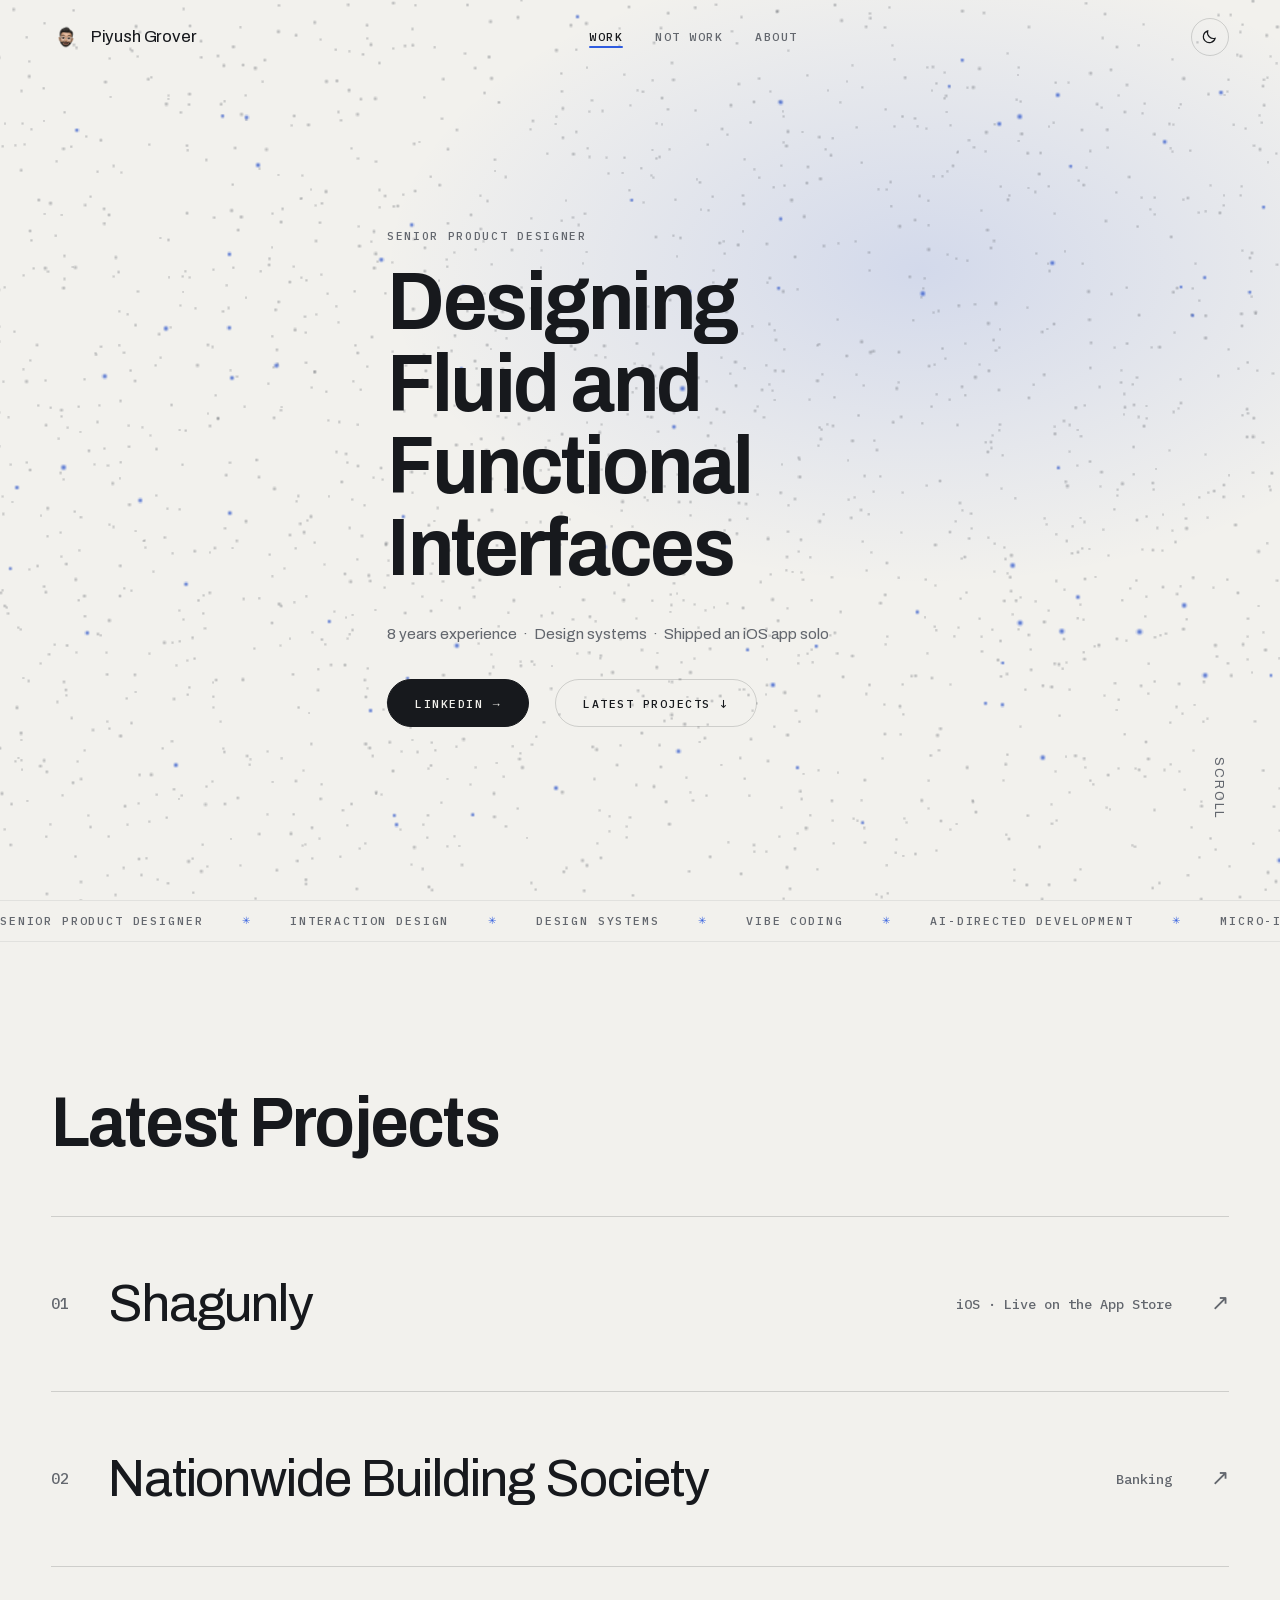
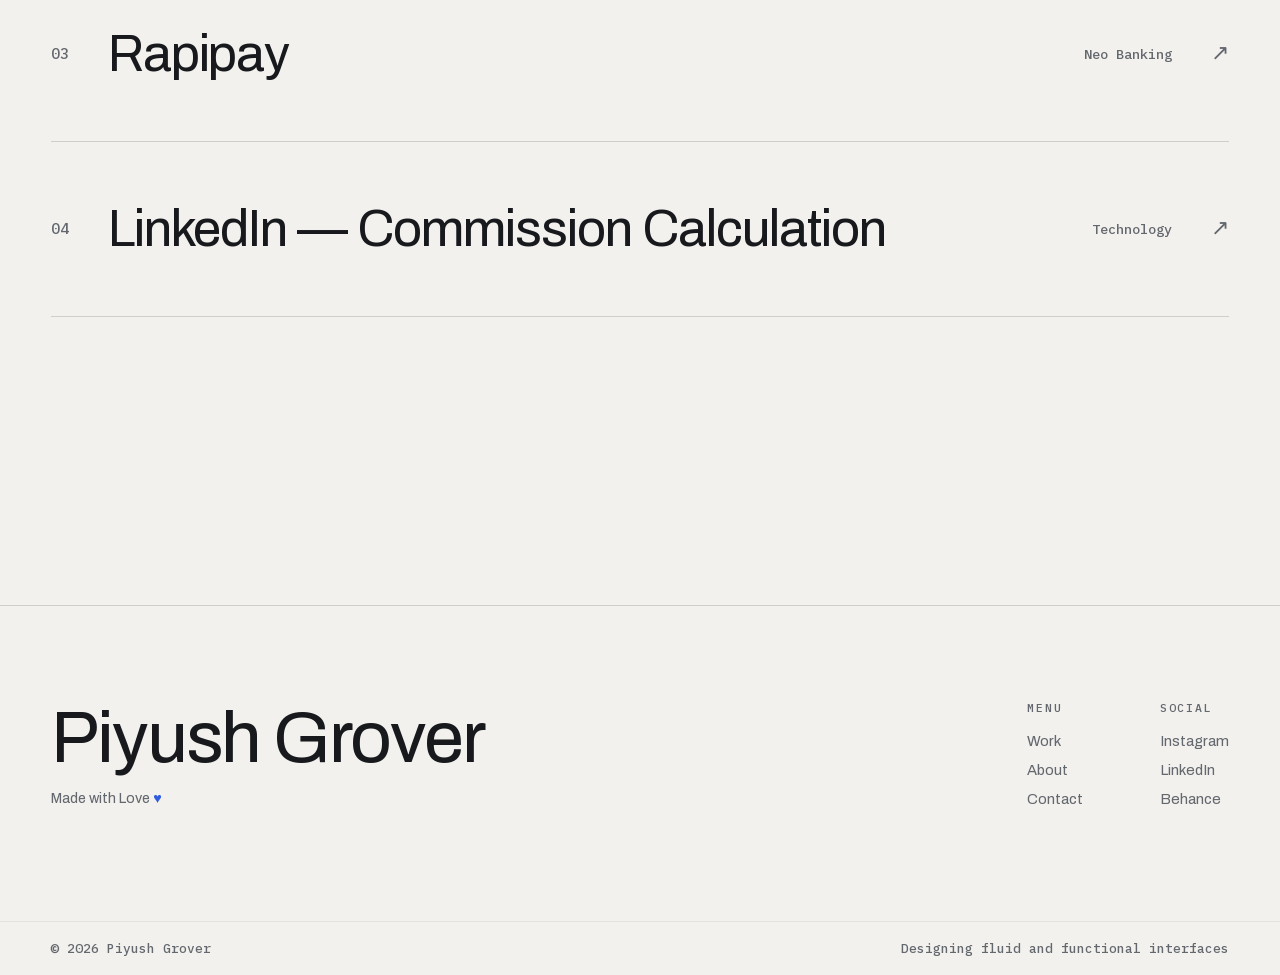
==== index.html @ 4548f119 "Content: correct stale status claims, retune hero stat - nbs-auth: "2+ Years (Ongoing)" -> "2+ years" ====
<!DOCTYPE html>
<html lang="en" class="no-js" data-theme="dark">
<head>
  <meta charset="utf-8">
  <meta name="viewport" content="width=device-width, initial-scale=1">
  <title>Piyush Grover — Senior Product Designer</title>
  <meta name="description" content="Piyush Grover — Senior Product Designer. Designing fluid and functional digital products. 8 years across banking, fintech and enterprise platforms.">
  <link rel="canonical" href="https://piyushgrover.com/">
  <meta name="author" content="Piyush Grover">
  <meta name="theme-color" content="#0b0c0e" media="(prefers-color-scheme: dark)">
  <meta name="theme-color" content="#f2f1ed" media="(prefers-color-scheme: light)">
  <meta property="og:type" content="website">
  <meta property="og:site_name" content="Piyush Grover">
  <meta property="og:locale" content="en_GB">
  <meta property="og:url" content="https://piyushgrover.com/">
  <meta property="og:title" content="Piyush Grover — Senior Product Designer">
  <meta property="og:description" content="Piyush Grover — Senior Product Designer. Designing fluid and functional digital products. 8 years across banking, fintech and enterprise platforms.">
  <meta property="og:image" content="https://piyushgrover.com/img/og/og-default.jpg">
  <meta property="og:image:width" content="1200">
  <meta property="og:image:height" content="630">
  <meta property="og:image:alt" content="Piyush Grover — Senior Product Designer">
  <meta name="twitter:card" content="summary_large_image">
  <meta name="twitter:title" content="Piyush Grover — Senior Product Designer">
  <meta name="twitter:description" content="Piyush Grover — Senior Product Designer. Designing fluid and functional digital products. 8 years across banking, fintech and enterprise platforms.">
  <meta name="twitter:image" content="https://piyushgrover.com/img/og/og-default.jpg">
  <link rel="icon" href="img/shared/Memoji1.png">
  <link rel="preload" href="fonts/Archivo-var.woff2" as="font" type="font/woff2" crossorigin>
  <link rel="preload" href="fonts/PlexMono-500.woff2" as="font" type="font/woff2" crossorigin>
  <script type="application/ld+json">
{
    "@context": "https://schema.org",
    "@graph": [
      {
        "@type": "Person",
        "@id": "https://piyushgrover.com/#piyush",
        "name": "Piyush Grover",
        "alternateName": "Piyush Grover — Product Designer",
        "jobTitle": "Senior Product Designer",
        "description": "Senior Product Designer with 8 years of experience across banking, fintech and enterprise product.",
        "url": "https://piyushgrover.com/",
        "image": "https://piyushgrover.com/img/about/IMG_5889_HEIC.jpg",
        "email": "mailto:piyushggrover@gmail.com",
        "knowsAbout": [
          "Product Design",
          "Interaction Design",
          "User Experience Design",
          "Design Systems",
          "Mobile Banking",
          "Fintech",
          "Enterprise Software",
          "iOS App Design"
        ],
        "sameAs": [
          "https://www.linkedin.com/in/piyushgroverdzn/",
          "https://www.instagram.com/piyushgrover_/",
          "https://www.behance.net/piyushgrover"
        ]
      },
      {
        "@type": "WebSite",
        "@id": "https://piyushgrover.com/#website",
        "url": "https://piyushgrover.com/",
        "name": "Piyush Grover — Senior Product Designer",
        "inLanguage": "en-GB",
        "publisher": {
          "@id": "https://piyushgrover.com/#piyush"
        }
      }
    ]
  }
  </script>
  <link rel="stylesheet" href="css/main.css">
  <script>
    (function () {
      var t; try { t = localStorage.getItem('theme'); } catch (e) {}
      if (!t) t = matchMedia('(prefers-color-scheme: light)').matches ? 'light' : 'dark';
      document.documentElement.setAttribute('data-theme', t);
      document.documentElement.classList.remove('no-js');
    })();
  </script>
</head>
<body>
  <a class="skip-link" href="#main">Skip to content</a>
  <div class="preloader" aria-hidden="true">
    <h2 class="pre-name">Piyush<br>Grover</h2>
    <span class="pre-count">0%</span>
  </div>
  <div class="page-curtain"></div>

  <header class="site-head">
    <a class="brand" href="index.html"><img src="img/shared/Memoji1.png" alt="" width="30" height="30">Piyush Grover</a>
    <nav class="nav-links" aria-label="Primary">
      <a href="index.html" aria-current="page">Work</a>
      <a href="playground.html">Not Work</a>
      <a href="about.html">About</a>
    </nav>
    <div class="head-actions">
      <button class="theme-toggle" aria-label="Toggle light/dark theme">
        <svg class="icon-sun" viewBox="0 0 24 24" aria-hidden="true"><circle cx="12" cy="12" r="4.5"/><path d="M12 2v2.5M12 19.5V22M2 12h2.5M19.5 12H22M4.5 4.5l1.8 1.8M17.7 17.7l1.8 1.8M19.5 4.5l-1.8 1.8M6.3 17.7l-1.8 1.8"/></svg>
        <svg class="icon-moon" viewBox="0 0 24 24" aria-hidden="true"><path d="M20 14.5A8.5 8.5 0 0 1 9.5 4a8.5 8.5 0 1 0 10.5 10.5Z"/></svg>
      </button>
      <button class="menu-btn" aria-label="Menu" aria-expanded="false"><span></span></button>
    </div>
  </header>
  <nav class="menu-overlay" aria-label="Mobile">
    <a class="menu-link" href="index.html">Work <small>01</small></a>
    <a class="menu-link" href="playground.html">Not Work <small>02</small></a>
    <a class="menu-link" href="about.html">About <small>03</small></a>
    <div class="menu-socials">
      <a href="https://www.instagram.com/piyushgrover_/" target="_blank" rel="noopener">Instagram</a>
      <a href="https://www.linkedin.com/in/piyushgroverdzn/" target="_blank" rel="noopener">LinkedIn</a>
      <a href="https://www.behance.net/piyushgrover" target="_blank" rel="noopener">Behance</a>
    </div>
  </nav>

  <main id="main" tabindex="-1">
    <!-- Hero -->
    <section class="hero">
      <div class="hero-fallback" aria-hidden="true"></div>
      <canvas id="hero-canvas" aria-hidden="true"></canvas>
      <div class="wrap">
        <p class="eyebrow hero-eyebrow">Senior Product Designer</p>
        <h1 class="display-xl">Designing Fluid and Functional Interfaces</h1>
        <p class="muted" style="font-size:0.95rem;">8 years experience&nbsp;&nbsp;·&nbsp;&nbsp;Design systems&nbsp;&nbsp;·&nbsp;&nbsp;Shipped an iOS app solo</p>
        <div class="hero-cta-row">
          <a class="btn btn-solid" href="https://www.linkedin.com/in/piyushgroverdzn/" target="_blank" rel="noopener">LinkedIn <span class="arr">→</span></a>
          <a class="btn btn-ghost" href="#projects">Latest projects <span class="arr">↓</span></a>
        </div>
      </div>
      <span class="scroll-hint" aria-hidden="true">Scroll</span>
    </section>

    <!-- Marquee -->
    <div class="marquee" aria-hidden="true">
      <div class="marquee-track">
        <span>Senior Product Designer</span><span>Interaction Design</span><span>Design Systems</span><span>Vibe Coding</span><span>AI-Directed Development</span><span>Micro-interactions</span>
        <span>Senior Product Designer</span><span>Interaction Design</span><span>Design Systems</span><span>Vibe Coding</span><span>AI-Directed Development</span><span>Micro-interactions</span>
      </div>
    </div>

    <!-- Latest projects -->
    <section class="section" id="projects">
      <div class="wrap">
        <div class="section-head" data-reveal>
          <h2 class="display-lg">Latest Projects</h2>
        </div>
        <div class="project-list">
          <a class="project-row" href="shagunly.html" data-preview="shagunly" data-cursor="view" data-reveal>
            <span class="num">01</span>
            <span class="p-title">Shagunly</span>
            <span class="p-tag">iOS · Live on the App Store</span>
            <span class="p-arrow">↗</span>
          </a>
          <a class="project-row" href="nbs.html" data-preview="nbs" data-cursor="view" data-reveal>
            <span class="num">02</span>
            <span class="p-title">Nationwide Building Society</span>
            <span class="p-tag">Banking</span>
            <span class="p-arrow">↗</span>
          </a>
          <a class="project-row" href="rapipay.html" data-preview="rapipay" data-cursor="view" data-reveal>
            <span class="num">03</span>
            <span class="p-title">Rapipay</span>
            <span class="p-tag">Neo Banking</span>
            <span class="p-arrow">↗</span>
          </a>
          <a class="project-row" href="linkedin-commission.html" data-preview="linkedin" data-cursor="view" data-reveal>
            <span class="num">04</span>
            <span class="p-title">LinkedIn — Commission Calculation</span>
            <span class="p-tag">Technology</span>
            <span class="p-arrow">↗</span>
          </a>
        </div>
      </div>
      <div class="project-preview" aria-hidden="true">
        <img data-key="shagunly" src="img/shagunly/shagunly-cover.webp" width="1200" height="900" alt="" loading="lazy">
        <img data-key="nbs" src="img/nbs/NBS-Cover.webp" width="1600" height="600" alt="" loading="lazy">
        <img data-key="rapipay" src="img/home/Group-885-(1)_edited.webp" width="1368" height="704" alt="" loading="lazy">
        <img data-key="linkedin" src="img/home/Cover-image.webp" width="1188" height="594" alt="" loading="lazy">
      </div>
    </section>
  </main>

  <footer class="site-foot">
    <div class="wrap foot-top">
      <div data-reveal>
        <div class="foot-name">Piyush Grover</div>
        <p class="foot-made">Made with Love <span class="heart" aria-hidden="true">&#9829;</span></p>
      </div>
      <div class="foot-cols" data-reveal>
        <div>
          <h2 class="foot-col-title">Menu</h2>
          <ul>
            <li><a href="index.html">Work</a></li>
            <li><a href="about.html">About</a></li>
            <li><a href="mailto:piyushggrover@gmail.com">Contact</a></li>
          </ul>
        </div>
        <div>
          <h2 class="foot-col-title">Social</h2>
          <ul>
            <li><a href="https://www.instagram.com/piyushgrover_/" target="_blank" rel="noopener">Instagram</a></li>
            <li><a href="https://www.linkedin.com/in/piyushgroverdzn/" target="_blank" rel="noopener">LinkedIn</a></li>
            <li><a href="https://www.behance.net/piyushgrover" target="_blank" rel="noopener">Behance</a></li>
          </ul>
        </div>
      </div>
    </div>
    <div class="wrap foot-bottom">
      <span>© <span data-year></span> Piyush Grover</span>
      <span>Designing fluid and functional interfaces</span>
    </div>
  </footer>

  <script src="vendor/gsap.min.js"></script>
  <script src="vendor/ScrollTrigger.min.js"></script>
  <script src="js/main.js"></script>
  <script src="js/interactions.js"></script>
  <script src="js/eggs.js"></script>
  <script type="importmap">{ "imports": { "three": "./vendor/three.module.min.js" } }</script>
  <script type="module" src="js/hero.js"></script>
</body>
</html>
---- css/main.css ----
/* ============================================================
   piyushgrover.com — main stylesheet
   Static rebuild: dark-first theme, restrained fintech palette.
   ============================================================ */

/* ---------- Fonts (self-hosted) ---------- */
@font-face {
  font-family: 'Archivo VF';
  src: url('../fonts/Archivo-var.woff2') format('woff2-variations');
  font-weight: 100 900;
  font-stretch: 62% 125%;
  font-display: swap;
}
@font-face {
  font-family: 'Plex Mono';
  src: url('../fonts/PlexMono-400.woff2') format('woff2');
  font-weight: 400;
  font-display: swap;
}
@font-face {
  font-family: 'Plex Mono';
  src: url('../fonts/PlexMono-500.woff2') format('woff2');
  font-weight: 500;
  font-display: swap;
}

/* ---------- Theme tokens ---------- */
:root {
  --font-display: 'Archivo VF', 'Helvetica Neue', sans-serif;
  --font-body: 'Archivo VF', 'Helvetica Neue', sans-serif;
  --font-mono: 'Plex Mono', 'SF Mono', Menlo, monospace;

  --bg: #0b0c0e;
  --bg-elev: #121418;
  --text: #e9e7e2;
  --text-muted: #91959d;
  --line: rgba(233, 231, 226, 0.14);
  --line-soft: rgba(233, 231, 226, 0.07);
  --accent: #6c92ff;
  --accent-ink: #0b0c0e;
  --card: #15171c;
  --scrim: rgba(11, 12, 14, 0.72);

  --space-1: 0.5rem;
  --space-2: 1rem;
  --space-3: 2rem;
  --space-4: 3.5rem;
  --space-5: 6rem;
  --space-6: 9rem;

  --w-max: 1320px;
  --pad-x: clamp(1.25rem, 4vw, 3.5rem);
  --radius: 14px;

  --ease-out: cubic-bezier(0.22, 1, 0.36, 1);
  color-scheme: dark;
}

html[data-theme='light'] {
  --bg: #f2f1ed;
  --bg-elev: #ffffff;
  --text: #17191d;
  --text-muted: #63676e;
  --line: rgba(23, 25, 29, 0.16);
  --line-soft: rgba(23, 25, 29, 0.07);
  --accent: #2f5ce0;
  --accent-ink: #ffffff;
  --card: #ffffff;
  --scrim: rgba(242, 241, 237, 0.78);
  color-scheme: light;
}

/* ---------- Reset / base ---------- */
*, *::before, *::after { box-sizing: border-box; }
html { scroll-behavior: smooth; }
body {
  margin: 0;
  background: var(--bg);
  color: var(--text);
  font-family: var(--font-body);
  font-variation-settings: 'wght' 420, 'wdth' 100;
  font-size: 1rem;
  line-height: 1.65;
  -webkit-font-smoothing: antialiased;
  transition: background-color 0.45s ease, color 0.45s ease;
  overflow-x: clip;
}
img { max-width: 100%; height: auto; display: block; }
a { color: inherit; text-decoration: none; }
button { font: inherit; color: inherit; background: none; border: none; cursor: pointer; padding: 0; }
h1, h2, h3, h4 { font-family: var(--font-display); font-variation-settings: 'wght' 650, 'wdth' 94; line-height: 1.05; margin: 0 0 0.6em; font-weight: 650; letter-spacing: -0.015em; }
p { margin: 0 0 1em; }
ul { padding-left: 1.2em; margin: 0 0 1.2em; }
li { margin-bottom: 0.35em; }
::selection { background: var(--accent); color: var(--accent-ink); }

/* Custom cursor active: hide native cursor on fine pointers */
@media (hover: hover) and (pointer: fine) {
  body.has-cursor, body.has-cursor a, body.has-cursor button { cursor: none; }
}

.wrap { max-width: var(--w-max); margin: 0 auto; padding-inline: var(--pad-x); }

/* Skip link — first tab stop, so keyboard users can bypass the nav on every
   page. Off-screen until focused rather than display:none, which would take
   it out of the tab order entirely. */
.skip-link {
  position: fixed;
  top: 0; left: 50%;
  transform: translate(-50%, -120%);
  z-index: 200;
  background: var(--accent);
  color: var(--accent-ink);
  font-family: var(--font-mono);
  font-size: 0.78rem;
  letter-spacing: 0.08em;
  text-transform: uppercase;
  padding: 0.85rem 1.4rem;
  border-radius: 0 0 var(--radius) var(--radius);
  transition: transform 0.2s var(--ease-out);
}
.skip-link:focus { transform: translate(-50%, 0); }
#main:focus { outline: none; }

/* ---------- Typography scale ---------- */
.display-xl { font-size: clamp(2.4rem, 6.4vw, 6.6rem); line-height: 1.0; letter-spacing: -0.03em; }
.display-lg { font-size: clamp(2.2rem, 5.5vw, 4.6rem); letter-spacing: -0.025em; }
.display-md { font-size: clamp(1.6rem, 3.4vw, 2.6rem); }
.eyebrow {
  font-family: var(--font-mono);
  font-size: 0.7rem;
  font-weight: 500;
  text-transform: uppercase;
  letter-spacing: 0.15em;
  color: var(--text-muted);
  margin-bottom: var(--space-2);
}
.lede { font-size: clamp(1.05rem, 1.6vw, 1.35rem); color: var(--text-muted); max-width: 46ch; }
.muted { color: var(--text-muted); }

/* ---------- Header ---------- */
.site-head {
  position: fixed;
  inset: 0 0 auto 0;
  z-index: 60;
  display: flex;
  align-items: center;
  justify-content: space-between;
  padding: 1.1rem var(--pad-x);
  transition: background-color 0.3s ease, backdrop-filter 0.3s ease, transform 0.4s var(--ease-out);
}
.site-head.scrolled {
  background: var(--scrim);
  -webkit-backdrop-filter: blur(14px);
  backdrop-filter: blur(14px);
  border-bottom: 1px solid var(--line-soft);
}
.site-head.hidden { transform: translateY(-110%); }
.brand {
  font-family: var(--font-display);
  font-weight: 600;
  font-size: 1.05rem;
  letter-spacing: -0.01em;
  display: flex;
  align-items: center;
  gap: 0.6rem;
}
.brand img { width: 30px; height: 30px; border-radius: 50%; }
.nav-links { display: flex; gap: 2rem; align-items: center; }
.nav-links a {
  font-size: 0.92rem;
  color: var(--text-muted);
  transition: color 0.25s ease;
  position: relative;
  /* WCAG 2.2 target size: pad to 24px tall without changing the type scale */
  display: inline-flex;
  align-items: center;
  min-height: 24px;
}
.nav-links a:hover, .nav-links a[aria-current='page'] { color: var(--text); }
.nav-links a[aria-current='page']::after {
  content: '';
  position: absolute;
  left: 0; right: 0; bottom: 1px;
  height: 2px;
  background: var(--accent);
  border-radius: 2px;
}
.head-actions { display: flex; align-items: center; gap: 1rem; }

/* Theme toggle */
.theme-toggle {
  width: 38px; height: 38px;
  display: grid; place-items: center;
  border: 1px solid var(--line);
  border-radius: 50%;
  transition: border-color 0.25s ease, transform 0.25s ease;
}
.theme-toggle:hover { border-color: var(--text); transform: rotate(15deg); }
.theme-toggle svg { width: 17px; height: 17px; fill: none; stroke: currentColor; stroke-width: 1.6; }
html[data-theme='dark'] .theme-toggle .icon-sun { display: block; }
html[data-theme='dark'] .theme-toggle .icon-moon { display: none; }
html[data-theme='light'] .theme-toggle .icon-sun { display: none; }
html[data-theme='light'] .theme-toggle .icon-moon { display: block; }

/* Mobile menu button */
.menu-btn { display: none; width: 38px; height: 38px; place-items: center; border: 1px solid var(--line); border-radius: 50%; z-index: 75; position: relative; }
.menu-btn span, .menu-btn span::before, .menu-btn span::after {
  content: '';
  display: block;
  width: 16px; height: 1.8px;
  background: currentColor;
  position: relative;
  transition: transform 0.3s var(--ease-out), top 0.3s var(--ease-out);
}
.menu-btn span::before { position: absolute; top: -5px; }
.menu-btn span::after { position: absolute; top: 5px; }
body.menu-open .menu-btn span { background: transparent; }
body.menu-open .menu-btn span::before { top: 0; transform: rotate(45deg); }
body.menu-open .menu-btn span::after { top: 0; transform: rotate(-45deg); }

/* Mobile menu overlay */
.menu-overlay {
  position: fixed; inset: 0; z-index: 70;
  background: var(--bg);
  display: flex; flex-direction: column; justify-content: center;
  padding: var(--pad-x);
  clip-path: inset(0 0 100% 0);
  transition: clip-path 0.55s var(--ease-out);
  visibility: hidden;
}
body.menu-open .menu-overlay { clip-path: inset(0 0 0% 0); visibility: visible; }
body.menu-open { overflow: hidden; }
body.menu-open .site-head { z-index: 80; background: transparent; -webkit-backdrop-filter: none; backdrop-filter: none; border-bottom: none; }
.menu-overlay a.menu-link {
  font-family: var(--font-display);
  font-size: clamp(2.4rem, 10vw, 4rem);
  font-weight: 600;
  letter-spacing: -0.02em;
  padding: 0.35rem 0;
  color: var(--text);
  display: flex; align-items: baseline; gap: 1rem;
}
.menu-overlay a.menu-link small { font-size: 0.9rem; color: var(--text-muted); font-family: var(--font-body); }
.menu-overlay .menu-socials { margin-top: var(--space-4); display: flex; gap: 1.6rem; color: var(--text-muted); font-size: 0.9rem; }
/* These sat at 23.75px — just under the 24px target minimum, and they're the
   touch-first copy of the nav, so they matter more than the desktop links. */
.menu-overlay .menu-socials a { display: inline-flex; align-items: center; min-height: 28px; }

/* ---------- Preloader (home) ---------- */
.preloader {
  position: fixed; inset: 0; z-index: 100;
  background: var(--bg);
  display: flex; align-items: flex-end; justify-content: space-between;
  padding: var(--pad-x);
  overflow: hidden;
}
.preloader .pre-name {
  font-family: var(--font-display);
  font-weight: 600;
  font-size: clamp(3rem, 14vw, 12rem);
  line-height: 0.9;
  letter-spacing: -0.04em;
  margin: 0;
}
.preloader .pre-count {
  font-family: var(--font-display);
  font-size: clamp(1.2rem, 3vw, 2rem);
  color: var(--text-muted);
  font-variant-numeric: tabular-nums;
}

/* ---------- Custom cursor ---------- */
.cursor-dot, .cursor-ring {
  position: fixed; top: 0; left: 0; z-index: 200;
  pointer-events: none;
  border-radius: 50%;
  will-change: transform;
}
.cursor-dot {
  width: 6px; height: 6px;
  background: var(--accent);
  transform: translate(-50%, -50%);
}
.cursor-ring {
  width: 34px; height: 34px;
  border: 1.5px solid var(--accent);
  opacity: 0.55;
  display: grid; place-items: center;
  transition: width 0.3s var(--ease-out), height 0.3s var(--ease-out),
              opacity 0.3s ease, background-color 0.3s ease, border-color 0.3s ease;
}
.cursor-ring .cursor-label {
  font-size: 0.68rem;
  font-weight: 600;
  letter-spacing: 0.06em;
  color: var(--accent-ink);
  opacity: 0;
  transition: opacity 0.2s ease;
  white-space: nowrap;
}
.cursor-ring.is-view {
  width: 74px; height: 74px;
  background: var(--accent);
  border-color: var(--accent);
  opacity: 1;
}
.cursor-ring.is-view .cursor-label { opacity: 1; }
.cursor-ring.is-link { width: 48px; height: 48px; opacity: 0.9; }
.cursor-dot.is-hidden, .cursor-ring.is-hidden { opacity: 0; }
@media (hover: none), (pointer: coarse) {
  .cursor-dot, .cursor-ring { display: none; }
}

/* ---------- Hero (home) ---------- */
.hero {
  position: relative;
  min-height: 100svh;
  display: flex; flex-direction: column; justify-content: center;
  padding-top: clamp(6rem, 14vh, 9rem);
  padding-bottom: clamp(3rem, 8vh, 6rem);
  gap: clamp(1.4rem, 3vh, 2.4rem);
}
#hero-canvas {
  position: absolute; inset: 0; z-index: -1;
  width: 100%; height: 100%;
}
.hero-fallback {
  position: absolute; inset: 0; z-index: -2;
  background:
    radial-gradient(60% 50% at 72% 30%, color-mix(in srgb, var(--accent) 16%, transparent), transparent 70%),
    var(--bg);
}
.hero .hero-eyebrow { display: flex; align-items: center; gap: 0.7rem; }
.hero h1 { max-width: 11ch; margin-bottom: 0.4em; }
.hero .hero-cta-row { display: flex; align-items: center; gap: 1.6rem; margin-top: var(--space-3); flex-wrap: wrap; }
@media (max-width: 760px) { .hero .scroll-hint { display: none; } }
.hero .scroll-hint {
  position: absolute;
  right: var(--pad-x);
  bottom: clamp(4rem, 9vh, 7rem);
  font-size: 0.78rem;
  letter-spacing: 0.16em;
  text-transform: uppercase;
  color: var(--text-muted);
  writing-mode: vertical-rl;
}

/* Buttons */
.btn {
  display: inline-flex; align-items: center; gap: 0.6rem;
  padding: 0.85rem 1.7rem;
  border-radius: 99px;
  border: 1px solid var(--line);
  font-size: 0.92rem;
  font-weight: 550;
  transition: background-color 0.3s ease, color 0.3s ease, border-color 0.3s ease, transform 0.3s var(--ease-out);
}
.btn:hover { transform: translateY(-2px); }
.btn-solid { background: var(--text); color: var(--bg); border-color: var(--text); }
.btn-solid:hover { background: var(--accent); border-color: var(--accent); color: var(--accent-ink); }
.btn-ghost:hover { border-color: var(--text); }
.btn .arr { transition: transform 0.3s var(--ease-out); }
.btn:hover .arr { transform: translateX(4px); }

/* ---------- Marquee ---------- */
.marquee {
  overflow: hidden;
  border-block: 1px solid var(--line-soft);
  padding-block: 0.65rem;
  user-select: none;
}
.marquee-track {
  display: flex; gap: 2.4rem;
  width: max-content;
  animation: marquee 28s linear infinite;
}
.marquee-track span {
  font-family: var(--font-mono);
  font-size: 0.72rem;
  font-weight: 500;
  letter-spacing: 0.16em;
  text-transform: uppercase;
  color: var(--text-muted);
  white-space: nowrap;
  display: flex; align-items: center; gap: 2.4rem;
}
.marquee-track span::after { content: '✳'; color: var(--accent); font-size: 0.9em; }
@keyframes marquee { to { transform: translateX(-50%); } }
@media (prefers-reduced-motion: reduce) { .marquee-track { animation: none; } }

/* ---------- Section scaffolding ---------- */
.section { padding-block: var(--space-6); }
.section-head { display: flex; align-items: baseline; gap: 1.4rem; margin-bottom: var(--space-4); }
.section-head .idx {
  font-family: var(--font-display);
  font-size: 0.95rem;
  color: var(--accent);
  font-variant-numeric: tabular-nums;
}
.section-head h2 { margin: 0; }

/* ---------- Project list (home) ---------- */
.project-list { border-top: 1px solid var(--line); }
.project-row {
  display: grid;
  grid-template-columns: auto 1fr auto auto;
  align-items: center;
  gap: clamp(1rem, 3vw, 2.5rem);
  padding: clamp(1.6rem, 4vw, 2.8rem) 0;
  border-bottom: 1px solid var(--line);
  position: relative;
  transition: padding-left 0.4s var(--ease-out);
}
.project-row:hover { padding-left: 1.2rem; }
.project-row .num {
  font-family: var(--font-display);
  font-size: 0.95rem;
  color: var(--text-muted);
  font-variant-numeric: tabular-nums;
}
.project-row .p-title {
  font-family: var(--font-display);
  font-size: clamp(1.5rem, 4.2vw, 3.2rem);
  font-weight: 600;
  letter-spacing: -0.02em;
  transition: color 0.3s ease;
}
.project-row:hover .p-title { color: var(--accent); }
.project-row .p-tag { font-size: 0.85rem; color: var(--text-muted); text-align: right; }
.project-row .p-arrow { font-size: 1.4rem; color: var(--text-muted); transition: transform 0.35s var(--ease-out), color 0.3s ease; }
.project-row:hover .p-arrow { transform: translate(6px, -6px); color: var(--text); }

/* Floating hover preview */
.project-preview {
  position: fixed;
  z-index: 40;
  width: min(340px, 26vw);
  aspect-ratio: 4 / 3;
  border-radius: var(--radius);
  overflow: hidden;
  pointer-events: none;
  opacity: 0;
  transform: scale(0.9);
  transition: opacity 0.3s ease, transform 0.35s var(--ease-out);
  box-shadow: 0 24px 60px rgba(0, 0, 0, 0.35);
}
.project-preview img { width: 100%; height: 100%; object-fit: cover; position: absolute; inset: 0; opacity: 0; transition: opacity 0.25s ease; }
.project-preview img.active { opacity: 1; }
.project-preview.visible { opacity: 1; transform: scale(1); }
@media (max-width: 900px) { .project-preview { display: none; } }

/* ---------- Case study layout ---------- */
.cs-hero { padding-top: clamp(8rem, 18vh, 12rem); padding-bottom: var(--space-4); }
.cs-hero h1 { max-width: 16ch; }
.cs-hero .lede { margin-top: var(--space-2); }
.meta-grid {
  display: grid;
  grid-template-columns: repeat(auto-fit, minmax(180px, 1fr));
  gap: var(--space-3);
  margin: var(--space-4) 0 0;
  padding-top: var(--space-3);
  border-top: 1px solid var(--line);
}
.meta-grid div dt {
  font-size: 0.72rem;
  text-transform: uppercase;
  letter-spacing: 0.16em;
  color: var(--text-muted);
  margin-bottom: 0.5rem;
}
.meta-grid div dd { margin: 0; font-size: 0.95rem; line-height: 1.5; }

/* Section divider lives inside the content column (via .wrap), so it never
   runs under the fixed chapter rail. Drawn at the top of each section's wrap. */
.cs-section { padding-block: var(--space-5); position: relative; }
.cs-section > .wrap { position: relative; }
.cs-section > .wrap::before {
  content: '';
  position: absolute;
  top: calc(var(--space-5) * -0.5);
  left: var(--pad-x);
  right: var(--pad-x);
  height: 1px;
  background: var(--line-soft);
}
@media (min-width: 1180px) {
  body.has-rail .cs-section > .wrap::before { left: calc(var(--pad-x) + 240px); }
}
.cs-section .cs-label {
  display: flex; align-items: baseline; gap: 1rem;
  margin-bottom: var(--space-3);
}
.cs-section .cs-label .idx { font-family: var(--font-display); color: var(--accent); font-size: 0.9rem; font-variant-numeric: tabular-nums; }
.cs-section h2 { font-size: clamp(1.7rem, 3.6vw, 2.8rem); max-width: 22ch; }
.cs-section h3 { font-size: clamp(1.15rem, 2vw, 1.45rem); margin-top: var(--space-3); }
.cs-cols { display: grid; grid-template-columns: minmax(0, 1fr) minmax(0, 1.4fr); gap: var(--space-4); }
.cs-cols > * { min-width: 0; }
@media (max-width: 820px) { .cs-cols { grid-template-columns: 1fr; gap: var(--space-2); } }
.cs-prose { max-width: 62ch; font-size: 1.02rem; }
.cs-prose li { color: var(--text); }
.cs-prose .callout {
  border-left: 2px solid var(--accent);
  padding: 0.4rem 0 0.4rem 1.2rem;
  margin: var(--space-3) 0;
  font-size: 1.1rem;
  font-family: var(--font-display);
  font-weight: 500;
}

/* Figures */
.fig { margin: var(--space-3) 0 0; }
.fig img {
  width: 100%;
  border-radius: var(--radius);
  border: 1px solid var(--line-soft);
  background: var(--card);
}
.fig figcaption { font-size: 0.82rem; color: var(--text-muted); margin-top: 0.7rem; }
.fig-grid { display: grid; gap: var(--space-2); margin-top: var(--space-3); }
.fig-grid.cols-2 { grid-template-columns: repeat(2, 1fr); }
.fig-grid.cols-3 { grid-template-columns: repeat(3, 1fr); }
@media (max-width: 700px) { .fig-grid.cols-2, .fig-grid.cols-3 { grid-template-columns: 1fr; } }
/* Diagrams and portraits that shouldn't run the full content width — a small
   explanatory diagram blown up to 940px reads as a mistake. Click to expand. */
.fig.fig-narrow, .fig-grid.fig-narrow { max-width: 560px; margin-left: auto; margin-right: auto; }
.fig-grid.cols-2.fig-narrow { max-width: 680px; }

/* Persona cards */
.persona-grid { display: grid; grid-template-columns: repeat(auto-fit, minmax(280px, 1fr)); gap: var(--space-2); margin-top: var(--space-3); }
.persona-card {
  background: var(--card);
  border: 1px solid var(--line-soft);
  border-radius: var(--radius);
  padding: var(--space-3);
}
.persona-card h4 { margin-bottom: 0.2rem; }
.persona-card .p-meta { font-size: 0.85rem; color: var(--text-muted); margin-bottom: 1rem; }
/* Portrait sits with the name it belongs to rather than in a separate slab
   below the cards. Cropped square and biased upward to keep the face centred. */
.persona-head { display: flex; align-items: center; gap: 1rem; margin-bottom: 1.1rem; }
.persona-head .p-meta { margin-bottom: 0; }
.persona-avatar {
  flex: none;
  width: 88px; height: 88px;
  border-radius: var(--radius);
  object-fit: cover;
  object-position: 50% 26%;
  border: 1px solid var(--line-soft);
}
.persona-card ul { margin: 0; padding-left: 1.1em; font-size: 0.92rem; }

/* Design decision cards */
.decision-grid {
  display: grid;
  grid-template-columns: repeat(auto-fit, minmax(310px, 1fr));
  gap: var(--space-2);
  margin-top: var(--space-3);
}
.decision-card {
  background: var(--card);
  border: 1px solid var(--line-soft);
  border-radius: var(--radius);
  padding: var(--space-3);
  transition: border-color 0.3s ease, transform 0.35s var(--ease-out);
}
.decision-card:hover { border-color: var(--line); transform: translateY(-4px); }
.decision-card .decision-title {
  font-size: 1.05rem;
  margin-bottom: 1rem;
  display: flex;
  align-items: baseline;
  gap: 0.6rem;
}
.decision-card .decision-title .idx { font-family: var(--font-mono); font-weight: 500; font-size: 0.72rem; color: var(--accent); }
.decision-card .d-row { font-size: 0.92rem; margin-bottom: 0.7rem; color: var(--text-muted); }
.decision-card .d-row.why { color: var(--text); margin-bottom: 0; }
.decision-card .d-tag {
  display: block;
  font-family: var(--font-mono);
  font-size: 0.62rem;
  font-weight: 500;
  letter-spacing: 0.14em;
  text-transform: uppercase;
  margin-bottom: 0.25rem;
  color: var(--text-muted);
}
.decision-card .d-row.shipped .d-tag, .decision-card .d-row.shipped { color: var(--text); }
.decision-card .d-row.shipped .d-tag { color: var(--accent); }

/* Case study card (hub page) */
.cs-card-grid { display: grid; grid-template-columns: repeat(auto-fit, minmax(280px, 1fr)); gap: var(--space-3); }
.cs-card {
  display: flex; flex-direction: column;
  background: var(--card);
  border: 1px solid var(--line-soft);
  border-radius: var(--radius);
  overflow: hidden;
  transition: transform 0.4s var(--ease-out), border-color 0.3s ease;
}
.cs-card:hover { transform: translateY(-6px); border-color: var(--line); }
.cs-card .cs-card-img { aspect-ratio: 16 / 10; overflow: hidden; }
.cs-card .cs-card-img img { width: 100%; height: 100%; object-fit: cover; transition: transform 0.6s var(--ease-out); }
.cs-card:hover .cs-card-img img { transform: scale(1.04); }
.cs-card .cs-card-body { padding: var(--space-3); flex: 1; display: flex; flex-direction: column; }
.cs-card h3 { margin-bottom: 0.4rem; font-size: 1.25rem; }
.cs-card p { color: var(--text-muted); font-size: 0.95rem; flex: 1; }
.cs-card .cs-card-link { font-size: 0.9rem; font-weight: 600; color: var(--accent); }

/* Stat band */
.stat-band { display: grid; grid-template-columns: repeat(auto-fit, minmax(200px, 1fr)); gap: var(--space-3); }
.stat-band .stat b {
  display: block;
  font-family: var(--font-display);
  font-size: clamp(2.2rem, 5vw, 3.6rem);
  font-weight: 600;
  letter-spacing: -0.02em;
}
.stat-band .stat span { color: var(--text-muted); font-size: 0.92rem; }

/* ---------- Prev / next project nav ---------- */
.pn-nav {
  display: grid;
  grid-template-columns: 1fr 1fr;
  border-top: 1px solid var(--line);
}
.pn-nav a {
  padding: clamp(2.2rem, 6vw, 4rem) var(--pad-x);
  display: flex; flex-direction: column; gap: 0.5rem;
  transition: background-color 0.3s ease;
}
.pn-nav a:hover { background: var(--bg-elev); }
.pn-nav a + a { border-left: 1px solid var(--line); text-align: right; align-items: flex-end; }
.pn-nav .pn-dir { font-size: 0.75rem; text-transform: uppercase; letter-spacing: 0.16em; color: var(--text-muted); }
.pn-nav .pn-title { font-family: var(--font-display); font-size: clamp(1.2rem, 3vw, 2rem); font-weight: 600; letter-spacing: -0.02em; }
@media (max-width: 640px) {
  .pn-nav { grid-template-columns: 1fr; }
  .pn-nav a + a { border-left: none; border-top: 1px solid var(--line); }
}

/* ---------- Galleries (playground) ---------- */
.gallery-grid {
  display: grid;
  grid-template-columns: repeat(3, 1fr);
  gap: var(--space-2);
}
.gallery-grid a { border-radius: var(--radius); overflow: hidden; display: block; border: 1px solid var(--line-soft); }
.gallery-grid img { width: 100%; height: 100%; object-fit: cover; aspect-ratio: 1; transition: transform 0.5s var(--ease-out); }
.gallery-grid a:hover img { transform: scale(1.04); }
@media (max-width: 900px) { .gallery-grid { grid-template-columns: repeat(2, 1fr); } }
@media (max-width: 520px) { .gallery-grid { grid-template-columns: repeat(2, 1fr); gap: 0.6rem; } }

/* Lightbox */
.lightbox {
  position: fixed; inset: 0; z-index: 90;
  background: rgba(8, 9, 11, 0.92);
  display: grid; place-items: center;
  padding: var(--pad-x);
  opacity: 0; visibility: hidden;
  transition: opacity 0.3s ease;
  overflow: auto;
  overscroll-behavior: contain;
}
/* Two JS-driven classes: .mounted makes it visible and focusable, .open runs
   the fade. Visibility is deliberately not transitioned — a visibility
   transition that never fires (backgrounded tab) leaves an invisible overlay
   on top of the page eating every click. */
.lightbox.mounted { visibility: visible; }
.lightbox.open { opacity: 1; }
.lightbox img { max-height: 86vh; max-width: 100%; width: auto; border-radius: var(--radius); }
/* Tall images scroll instead of shrinking to an unreadable sliver.
   Aligning to the start keeps the top reachable — centred grid items that
   overflow their container clip on the leading edge. */
.lightbox.tall { place-items: start center; padding-block: 4.5rem; }
.lightbox.tall img { max-height: none; max-width: min(1100px, 100%); }
.lightbox .lb-close { position: fixed; top: 1.2rem; right: 1.4rem; color: #fff; font-size: 2rem; line-height: 1; z-index: 1; }
html.lb-open, html.lb-open body { overflow: hidden; }

/* Expandable figures. The custom cursor carries the "Expand" affordance on
   fine pointers, so only show a native zoom cursor when it isn't running. */
body:not(.has-cursor) img.is-zoomable { cursor: zoom-in; }
img.is-zoomable:focus-visible { outline: 2px solid var(--accent); outline-offset: 3px; }

/* ---------- About ---------- */
.about-grid { display: grid; grid-template-columns: minmax(0, 1.15fr) minmax(0, 0.85fr); gap: var(--space-5); align-items: start; }
.about-grid .about-photo img { border-radius: var(--radius); width: 100%; }
@media (max-width: 820px) { .about-grid { grid-template-columns: 1fr; gap: var(--space-3); } }

/* ---------- Footer ---------- */
.site-foot { border-top: 1px solid var(--line); margin-top: var(--space-6); }
.foot-top { display: flex; justify-content: space-between; align-items: flex-start; gap: var(--space-3); padding-block: var(--space-5); flex-wrap: wrap; }
.foot-top .foot-name { font-family: var(--font-display); font-size: clamp(2rem, 6vw, 4.5rem); font-weight: 600; letter-spacing: -0.03em; line-height: 1; }
.foot-top .foot-made { color: var(--text-muted); font-size: 0.9rem; margin-top: 0.8rem; }
.foot-made .heart { color: var(--accent); }
.foot-cols { display: flex; gap: clamp(2rem, 6vw, 6rem); flex-wrap: wrap; }
.foot-cols .foot-col-title { font-size: 0.72rem; text-transform: uppercase; letter-spacing: 0.16em; color: var(--text-muted); margin: 0 0 0.9rem; font-family: var(--font-body); }
.foot-cols ul { list-style: none; padding: 0; margin: 0; }
.foot-cols li { margin-bottom: 0.15rem; }
.foot-cols a {
  font-size: 0.92rem; color: var(--text-muted); transition: color 0.25s ease;
  display: inline-flex; align-items: center; min-height: 24px;
}
.foot-cols a:hover { color: var(--text); }
.foot-bottom {
  display: flex; justify-content: space-between; gap: 1rem; flex-wrap: wrap;
  padding-block: var(--space-2);
  border-top: 1px solid var(--line-soft);
  font-size: 0.8rem; color: var(--text-muted);
}

/* ---------- Case-study chapter rail ---------- */
.cs-rail {
  position: fixed;
  left: calc(max((100vw - var(--w-max)) / 2, 0px) + var(--pad-x));
  top: 130px;
  z-index: 40;
  display: none;
  flex-direction: column;
  gap: 2px;
  width: 200px;
  transition: opacity 0.3s ease;
}
.cs-rail.is-hidden { opacity: 0; pointer-events: none; }
.cs-rail a {
  display: flex;
  gap: 0.6rem;
  align-items: baseline;
  font-size: 0.7rem;
  font-weight: 600;
  letter-spacing: 0.13em;
  text-transform: uppercase;
  color: var(--text-muted);
  padding: 0.35rem 0 0.35rem 0.75rem;
  border-left: 2px solid transparent;
  transition: color 0.25s ease, border-color 0.25s ease;
}
.cs-rail a .idx {
  font-family: var(--font-display);
  font-variant-numeric: tabular-nums;
  font-weight: 600;
}
.cs-rail a:hover { color: var(--text); }
.cs-rail a.active { color: var(--accent); border-left-color: var(--accent); }
section[id] { scroll-margin-top: 95px; }
@media (min-width: 1180px) {
  .cs-rail { display: flex; }
  body.has-rail main .wrap { padding-left: calc(var(--pad-x) + 240px); }
}

/* ---------- Reveal animations (GSAP adds .revealed) ---------- */
[data-reveal] { opacity: 0; transform: translateY(28px); }
html.no-js [data-reveal], [data-reveal].revealed { opacity: 1; transform: none; }
/* The preloader is torn down by JS, so without JS it would sit over the page
   forever. Same reason [data-reveal] needs the no-js escape hatch above. */
html.no-js .preloader { display: none; }
@media (prefers-reduced-motion: reduce) {
  [data-reveal] { opacity: 1; transform: none; }
}

/* ---------- Easter eggs ---------- */
.egg-toast {
  position: fixed;
  left: 50%;
  bottom: 28px;
  transform: translate(-50%, 16px);
  z-index: 310;
  font-family: var(--font-mono);
  font-size: 0.72rem;
  font-weight: 500;
  letter-spacing: 0.08em;
  color: var(--text);
  background: var(--bg-elev);
  border: 1px solid var(--line);
  border-radius: 99px;
  padding: 0.7rem 1.2rem;
  opacity: 0;
  pointer-events: none;
  transition: opacity 0.3s ease, transform 0.35s var(--ease-out);
  max-width: min(90vw, 560px);
  text-align: center;
}
.egg-toast.show { opacity: 1; transform: translate(-50%, 0); }
.egg-heart { cursor: pointer; display: inline-block; }
.egg-heart.beat { animation: heartbeat 0.5s var(--ease-out); }
@keyframes heartbeat {
  0% { transform: scale(1); }
  35% { transform: scale(1.5); }
  60% { transform: scale(0.9); }
  100% { transform: scale(1); }
}
.egg-spin { animation: eggspin 0.7s var(--ease-out); }
@keyframes eggspin { to { transform: rotate(360deg); } }
.marquee-track span.egg-hearts::after { content: '♥'; }
@media (prefers-reduced-motion: reduce) {
  .egg-spin { animation: none; }
}

/* Page curtain transition */
.page-curtain {
  position: fixed; inset: 0; z-index: 95;
  background: var(--bg-elev);
  transform: scaleY(0);
  transform-origin: top;
  pointer-events: none;
}

/* ---------- Micro-interactions ---------- */
/* 3D tilt for component specimens */
.fx-tilt { perspective: 900px; position: relative; }
.fx-tilt img {
  transform-style: preserve-3d;
  will-change: transform;
  transition: transform 0.4s var(--ease-out), box-shadow 0.4s ease;
}
.fx-tilt:hover img { box-shadow: 0 18px 44px rgba(0, 0, 0, 0.28); }
.fx-tilt.is-live img { transition: box-shadow 0.4s ease; }

/* Staggered fan on grouped screens */
.fx-fan figure { transition: transform 0.45s var(--ease-out); }
@media (hover: hover) {
  .fx-fan:hover figure:nth-child(1) { transform: rotate(-2deg) translateY(-8px); }
  .fx-fan:hover figure:nth-child(2) { transform: translateY(-16px); }
  .fx-fan:hover figure:nth-child(3) { transform: rotate(2deg) translateY(-8px); }
  /* Two-up fans tilt symmetrically instead of borrowing the three-up rhythm */
  .fx-fan.cols-2:hover figure:nth-child(1) { transform: rotate(-1.5deg) translateY(-10px); }
  .fx-fan.cols-2:hover figure:nth-child(2) { transform: rotate(1.5deg) translateY(-10px); }
}

/* Before/after comparison slider */
.ba-slider {
  position: relative;
  border-radius: var(--radius);
  overflow: hidden;
  border: 1px solid var(--line-soft);
  background: var(--card);
  margin-top: var(--space-3);
  user-select: none;
}
.ba-slider img {
  display: block;
  width: 100%;
  height: 100%;
  object-fit: cover;
  object-position: top left;
  position: absolute;
  inset: 0;
}
.ba-slider .ba-frame { position: relative; width: 100%; aspect-ratio: 1440 / 758; }
.ba-slider .ba-after { clip-path: inset(0 0 0 var(--pos, 50%)); }
.ba-slider .ba-divider {
  position: absolute;
  top: 0; bottom: 0;
  left: var(--pos, 50%);
  width: 2px;
  background: var(--accent);
  pointer-events: none;
  z-index: 2;
}
.ba-slider .ba-divider::after {
  content: '⟷';
  position: absolute;
  top: 50%; left: 50%;
  transform: translate(-50%, -50%);
  width: 40px; height: 40px;
  border-radius: 50%;
  background: var(--accent);
  color: var(--accent-ink);
  display: grid; place-items: center;
  font-size: 1rem;
}
.ba-slider .ba-range {
  position: absolute;
  inset: 0;
  width: 100%;
  height: 100%;
  opacity: 0;
  cursor: ew-resize;
  z-index: 3;
  margin: 0;
}
.ba-slider .ba-tag {
  position: absolute;
  top: 0.8rem;
  z-index: 2;
  font-family: var(--font-mono);
  font-size: 0.62rem;
  font-weight: 500;
  letter-spacing: 0.13em;
  text-transform: uppercase;
  padding: 0.3rem 0.6rem;
  border-radius: 3px;
  background: rgba(10, 11, 13, 0.62);
  color: #fff;
  pointer-events: none;
}
.ba-slider .ba-tag.before { left: 0.8rem; }
.ba-slider .ba-tag.after { right: 0.8rem; }

/* Show/Hide live toggle demo */
.fx-swap { margin-top: var(--space-3); }
.fx-swap .swap-stage {
  position: relative;
  border-radius: var(--radius);
  overflow: hidden;
  border: 1px solid var(--line-soft);
  background: var(--card);
}
.fx-swap .swap-stage img { width: 100%; display: block; transition: opacity 0.45s ease; }
.fx-swap .swap-stage img.swap-b { position: absolute; inset: 0; height: 100%; object-fit: cover; object-position: top; opacity: 0; }
.fx-swap.on .swap-stage img.swap-b { opacity: 1; }
.fx-swap .swap-bar {
  display: flex;
  align-items: center;
  justify-content: center;
  gap: 0.9rem;
  margin-top: 1rem;
  font-family: var(--font-mono);
  font-size: 0.68rem;
  font-weight: 500;
  letter-spacing: 0.13em;
  text-transform: uppercase;
  color: var(--text-muted);
}
.fx-swap .swap-bar .lbl.active { color: var(--text); }
.ui-toggle {
  width: 54px; height: 30px;
  border-radius: 99px;
  border: 1px solid var(--line);
  background: var(--bg-elev);
  position: relative;
  transition: background-color 0.3s ease, border-color 0.3s ease;
  flex-shrink: 0;
}
.ui-toggle::after {
  content: '';
  position: absolute;
  top: 3px; left: 3px;
  width: 22px; height: 22px;
  border-radius: 50%;
  background: var(--text-muted);
  transition: transform 0.3s var(--ease-out), background-color 0.3s ease;
}
.ui-toggle[aria-pressed='true'] { background: var(--accent); border-color: var(--accent); }
.ui-toggle[aria-pressed='true']::after { transform: translateX(24px); background: #fff; }

/* Filmstrip (auto-scrolling screens, pauses on hover) */
.filmstrip { overflow: hidden; margin-top: var(--space-3); }
.filmstrip-track {
  display: flex;
  gap: 1rem;
  width: max-content;
  animation: filmstrip 45s linear infinite;
}
.filmstrip:hover .filmstrip-track { animation-play-state: paused; }
.filmstrip-track img {
  height: clamp(240px, 32vw, 440px);
  width: auto;
  border-radius: var(--radius);
  border: 1px solid var(--line-soft);
  background: var(--card);
}
@keyframes filmstrip { to { transform: translateX(calc(-50% - 0.5rem)); } }
@media (prefers-reduced-motion: reduce) {
  .filmstrip { overflow-x: auto; }
  .filmstrip-track { animation: none; }
  .fx-fan:hover figure { transform: none; }
}

/* ---------- Type system: Plex Mono label layer ---------- */
.section-head .idx, .project-row .num, .cs-label .idx, .cs-rail a .idx,
.preloader .pre-count, .stat-band .stat span {
  font-family: var(--font-mono);
  font-weight: 500;
}
.meta-grid div dt, .foot-cols .foot-col-title, .foot-bottom, .pn-nav .pn-dir, .fig figcaption,
.project-row .p-tag, .persona-card .p-meta, .cs-rail a,
.menu-overlay a.menu-link small, .menu-overlay .menu-socials a {
  font-family: var(--font-mono);
  font-weight: 500;
}
.nav-links a {
  font-family: var(--font-mono);
  font-weight: 500;
  font-size: 0.72rem;
  text-transform: uppercase;
  letter-spacing: 0.13em;
}
.btn {
  font-family: var(--font-mono);
  font-size: 0.72rem;
  font-weight: 500;
  text-transform: uppercase;
  letter-spacing: 0.13em;
}
.cs-card .cs-card-link {
  font-family: var(--font-mono);
  font-size: 0.7rem;
  text-transform: uppercase;
  letter-spacing: 0.1em;
}
.device-toggle button, .screen-tabs button {
  font-family: var(--font-mono);
  font-size: 0.68rem;
  font-weight: 500;
  text-transform: uppercase;
  letter-spacing: 0.12em;
}

/* ---------- Responsive header ---------- */
@media (max-width: 760px) {
  .nav-links { display: none; }
  .menu-btn { display: grid; }
}
@media (min-width: 761px) {
  .menu-overlay { display: none; }
}
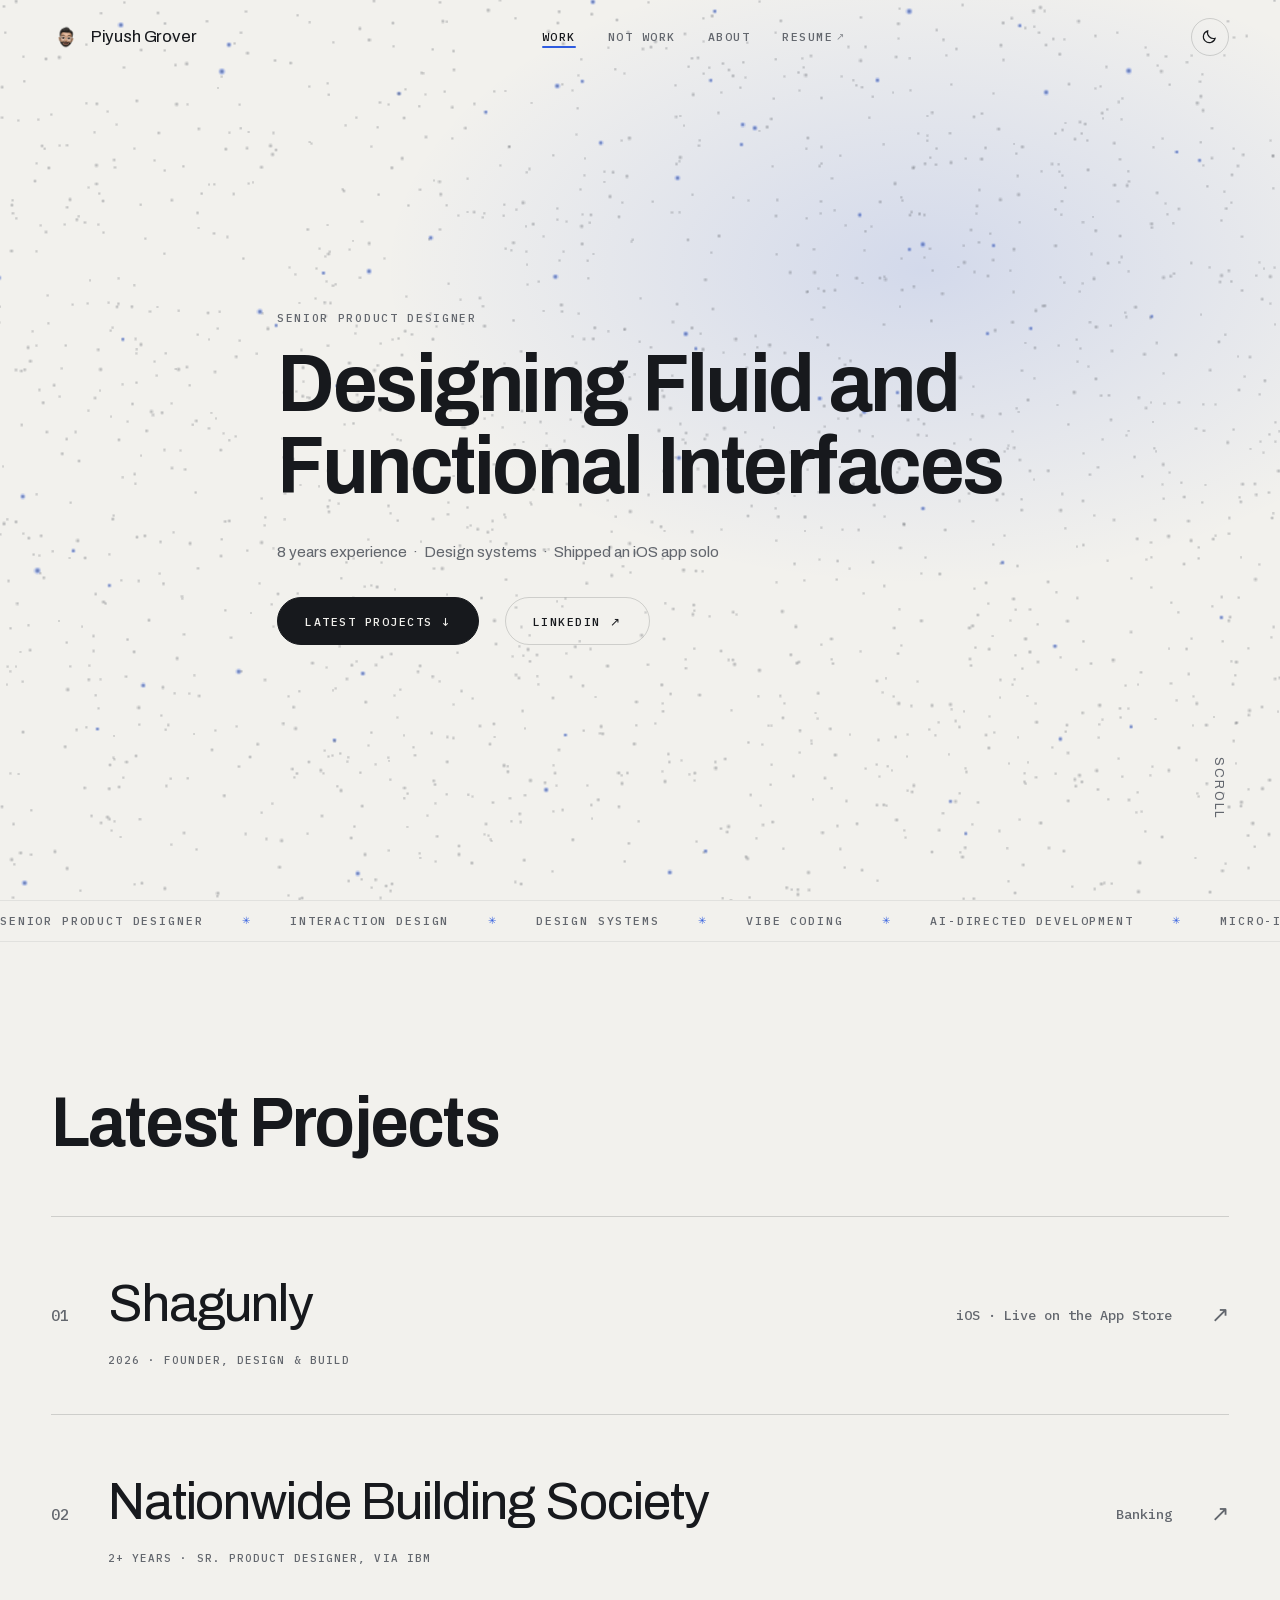
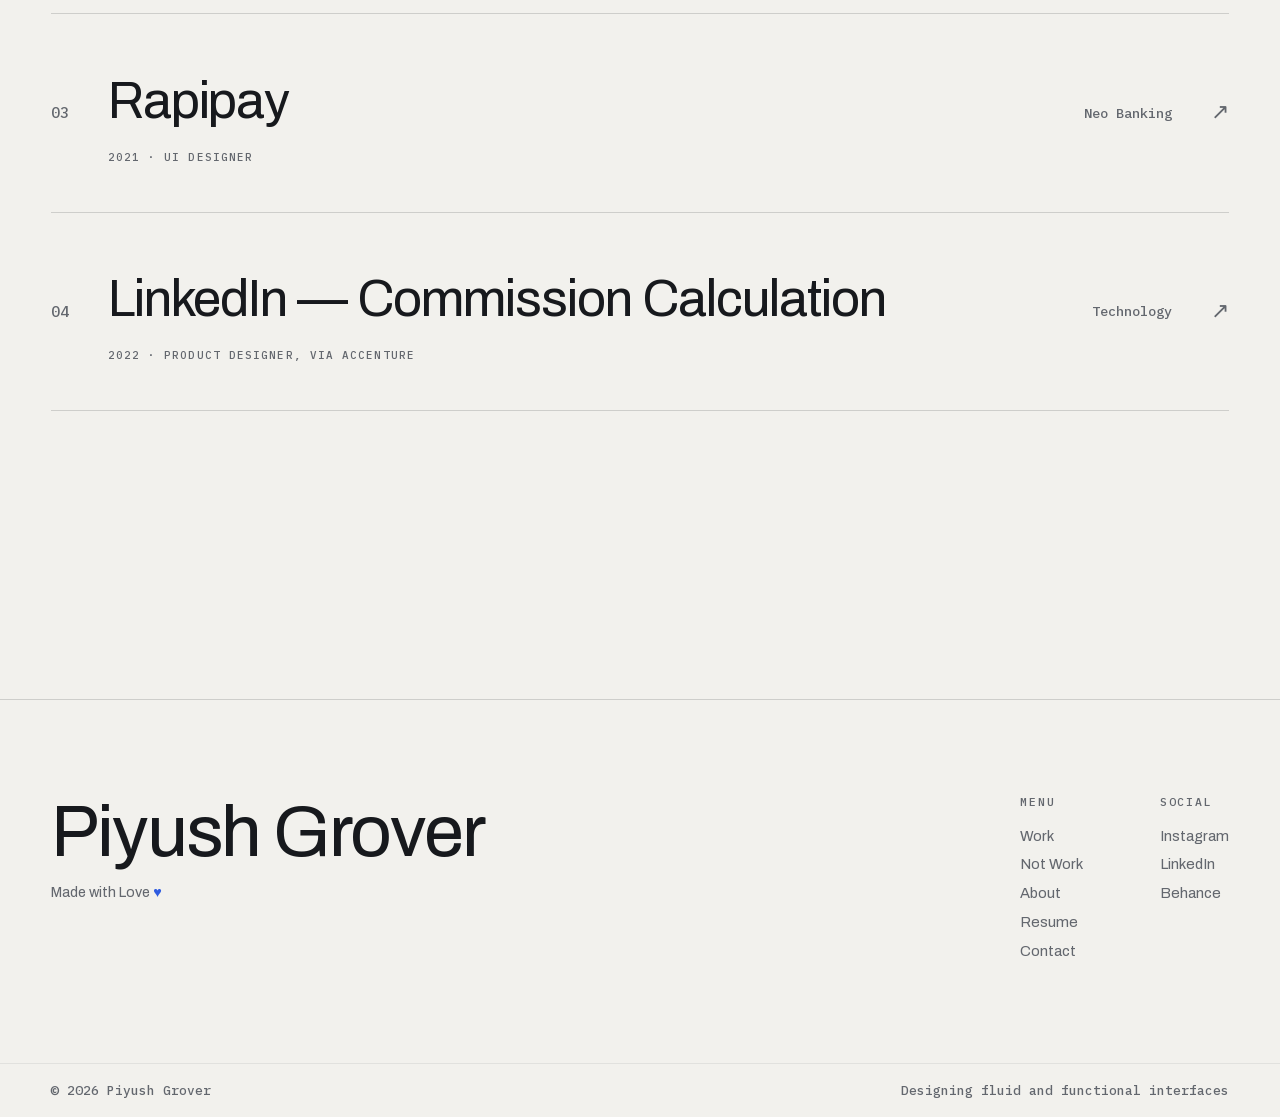
==== commit 08ca2397: "Resume link, year/role on project rows, footer and 404 fixes, legacy media purge; drop hero hover bl" ====
--- a/index.html
+++ b/index.html
@@ -93,6 +93,7 @@
       <a href="index.html" aria-current="page">Work</a>
       <a href="playground.html">Not Work</a>
       <a href="about.html">About</a>
+      <a href="https://drive.google.com/file/d/1vDVqLGHgpKwDwfTiEPsyBbgJAzj7WTcD/view" target="_blank" rel="noopener">Resume <span class="ext" aria-hidden="true">↗</span></a>
     </nav>
     <div class="head-actions">
       <button class="theme-toggle" aria-label="Toggle light/dark theme">
@@ -106,6 +107,7 @@
     <a class="menu-link" href="index.html">Work <small>01</small></a>
     <a class="menu-link" href="playground.html">Not Work <small>02</small></a>
     <a class="menu-link" href="about.html">About <small>03</small></a>
+    <a class="menu-link" href="https://drive.google.com/file/d/1vDVqLGHgpKwDwfTiEPsyBbgJAzj7WTcD/view" target="_blank" rel="noopener">Resume <small>04</small></a>
     <div class="menu-socials">
       <a href="https://www.instagram.com/piyushgrover_/" target="_blank" rel="noopener">Instagram</a>
       <a href="https://www.linkedin.com/in/piyushgroverdzn/" target="_blank" rel="noopener">LinkedIn</a>
@@ -120,11 +122,11 @@
       <canvas id="hero-canvas" aria-hidden="true"></canvas>
       <div class="wrap">
         <p class="eyebrow hero-eyebrow">Senior Product Designer</p>
-        <h1 class="display-xl">Designing Fluid and Functional Interfaces</h1>
+        <h1 class="display-xl hero-title"><span class="hl">Designing Fluid and</span> <span class="hl">Functional Interfaces</span></h1>
         <p class="muted" style="font-size:0.95rem;">8 years experience&nbsp;&nbsp;·&nbsp;&nbsp;Design systems&nbsp;&nbsp;·&nbsp;&nbsp;Shipped an iOS app solo</p>
         <div class="hero-cta-row">
-          <a class="btn btn-solid" href="https://www.linkedin.com/in/piyushgroverdzn/" target="_blank" rel="noopener">LinkedIn <span class="arr">→</span></a>
-          <a class="btn btn-ghost" href="#projects">Latest projects <span class="arr">↓</span></a>
+          <a class="btn btn-solid" href="#projects">Latest projects <span class="arr">↓</span></a>
+          <a class="btn btn-ghost" href="https://www.linkedin.com/in/piyushgroverdzn/" target="_blank" rel="noopener">LinkedIn <span class="arr">↗</span></a>
         </div>
       </div>
       <span class="scroll-hint" aria-hidden="true">Scroll</span>
@@ -147,25 +149,25 @@
         <div class="project-list">
           <a class="project-row" href="shagunly.html" data-preview="shagunly" data-cursor="view" data-reveal>
             <span class="num">01</span>
-            <span class="p-title">Shagunly</span>
+            <span class="p-body"><span class="p-title">Shagunly</span><span class="p-meta">2026 · Founder, design &amp; build</span></span>
             <span class="p-tag">iOS · Live on the App Store</span>
             <span class="p-arrow">↗</span>
           </a>
           <a class="project-row" href="nbs.html" data-preview="nbs" data-cursor="view" data-reveal>
             <span class="num">02</span>
-            <span class="p-title">Nationwide Building Society</span>
+            <span class="p-body"><span class="p-title">Nationwide Building Society</span><span class="p-meta">2+ years · Sr. Product Designer, via IBM</span></span>
             <span class="p-tag">Banking</span>
             <span class="p-arrow">↗</span>
           </a>
           <a class="project-row" href="rapipay.html" data-preview="rapipay" data-cursor="view" data-reveal>
             <span class="num">03</span>
-            <span class="p-title">Rapipay</span>
+            <span class="p-body"><span class="p-title">Rapipay</span><span class="p-meta">2021 · UI Designer</span></span>
             <span class="p-tag">Neo Banking</span>
             <span class="p-arrow">↗</span>
           </a>
           <a class="project-row" href="linkedin-commission.html" data-preview="linkedin" data-cursor="view" data-reveal>
             <span class="num">04</span>
-            <span class="p-title">LinkedIn — Commission Calculation</span>
+            <span class="p-body"><span class="p-title">LinkedIn — Commission Calculation</span><span class="p-meta">2022 · Product Designer, via Accenture</span></span>
             <span class="p-tag">Technology</span>
             <span class="p-arrow">↗</span>
           </a>
@@ -191,7 +193,9 @@
           <h2 class="foot-col-title">Menu</h2>
           <ul>
             <li><a href="index.html">Work</a></li>
+            <li><a href="playground.html">Not Work</a></li>
             <li><a href="about.html">About</a></li>
+            <li><a href="https://drive.google.com/file/d/1vDVqLGHgpKwDwfTiEPsyBbgJAzj7WTcD/view" target="_blank" rel="noopener">Resume</a></li>
             <li><a href="mailto:piyushggrover@gmail.com">Contact</a></li>
           </ul>
         </div>
@@ -216,6 +220,7 @@
   <script src="js/main.js"></script>
   <script src="js/interactions.js"></script>
   <script src="js/eggs.js"></script>
+  <script src="js/hero-type.js"></script>
   <script type="importmap">{ "imports": { "three": "./vendor/three.module.min.js" } }</script>
   <script type="module" src="js/hero.js"></script>
 </body>
--- a/css/main.css
+++ b/css/main.css
@@ -178,6 +178,7 @@
   min-height: 24px;
 }
 .nav-links a:hover, .nav-links a[aria-current='page'] { color: var(--text); }
+.nav-links a .ext { font-size: 0.9em; margin-left: 0.25em; opacity: 0.7; }
 .nav-links a[aria-current='page']::after {
   content: '';
   position: absolute;
@@ -332,7 +333,25 @@
     var(--bg);
 }
 .hero .hero-eyebrow { display: flex; align-items: center; gap: 0.7rem; }
-.hero h1 { max-width: 11ch; margin-bottom: 0.4em; }
+.hero h1 { margin-bottom: 0.4em; }
+/* Two lines on anything wider than a phone; natural wrap below that. */
+.hero-title .hl { display: inline; }
+@media (min-width: 761px) { .hero-title .hl { display: block; } }
+/* Per-letter spans (split at runtime by hero-type.js) so a click can send a
+   wave down the line. Atomic inlines don't receive letter-spacing, so the
+   heading's -0.03em is re-applied as a margin. */
+.hero-title.is-kinetic { letter-spacing: 0; }
+.hero-title .ch {
+  display: inline-block;
+  margin-right: -0.03em;
+  transition: color 0.35s ease;
+}
+.hero-title .ch.wave { animation: chwave 0.7s var(--ease-out); }
+@keyframes chwave {
+  0%   { font-variation-settings: 'wght' 650, 'wdth' 94; transform: none; }
+  40%  { font-variation-settings: 'wght' 900, 'wdth' 110; transform: translateY(-0.08em); color: var(--accent); }
+  100% { font-variation-settings: 'wght' 650, 'wdth' 94; transform: none; }
+}
 .hero .hero-cta-row { display: flex; align-items: center; gap: 1.6rem; margin-top: var(--space-3); flex-wrap: wrap; }
 @media (max-width: 760px) { .hero .scroll-hint { display: none; } }
 .hero .scroll-hint {
@@ -344,7 +363,10 @@
   text-transform: uppercase;
   color: var(--text-muted);
   writing-mode: vertical-rl;
-}
+  transition: color 0.5s ease;
+}
+/* Idle hint (eggs.js swaps the label after a quiet spell on the hero) */
+.hero .scroll-hint.egg-hint { color: var(--accent); }
 
 /* Buttons */
 .btn {
@@ -404,7 +426,9 @@
 .project-list { border-top: 1px solid var(--line); }
 .project-row {
   display: grid;
-  grid-template-columns: auto 1fr auto auto;
+  /* minmax(0,…) on the title and tag lets both shrink instead of forcing the
+     row wider than the viewport — at 280px the tag was pushing the arrow off */
+  grid-template-columns: auto minmax(0, 1fr) minmax(0, auto) auto;
   align-items: center;
   gap: clamp(1rem, 3vw, 2.5rem);
   padding: clamp(1.6rem, 4vw, 2.8rem) 0;
@@ -427,7 +451,29 @@
   transition: color 0.3s ease;
 }
 .project-row:hover .p-title { color: var(--accent); }
+/* Year · role under the title — recruiters skim for both */
+.project-row .p-body { display: flex; flex-direction: column; gap: 0.35rem; min-width: 0; }
+.project-row .p-meta {
+  font-family: var(--font-mono);
+  font-weight: 500;
+  font-size: 0.68rem;
+  letter-spacing: 0.1em;
+  text-transform: uppercase;
+  color: var(--text-muted);
+}
 .project-row .p-tag { font-size: 0.85rem; color: var(--text-muted); text-align: right; }
+/* Phones: the tag drops under the title so title + meta keep the full width
+   instead of being squeezed beside a long tag ("iOS · Live on the App Store"
+   left the meta line a 41px column at 390px). */
+@media (max-width: 640px) {
+  .project-row { grid-template-columns: auto minmax(0, 1fr) auto; row-gap: 0.6rem; }
+  /* every cell placed explicitly — row-locked items are auto-placed before
+     free ones, so without this the arrow grabbed column 2 ahead of the title */
+  .project-row .num { grid-column: 1; grid-row: 1; }
+  .project-row .p-body { grid-column: 2; grid-row: 1; }
+  .project-row .p-arrow { grid-column: 3; grid-row: 1; }
+  .project-row .p-tag { grid-column: 2; grid-row: 2; text-align: left; }
+}
 .project-row .p-arrow { font-size: 1.4rem; color: var(--text-muted); transition: transform 0.35s var(--ease-out), color 0.3s ease; }
 .project-row:hover .p-arrow { transform: translate(6px, -6px); color: var(--text); }
 
@@ -456,7 +502,7 @@
 .cs-hero .lede { margin-top: var(--space-2); }
 .meta-grid {
   display: grid;
-  grid-template-columns: repeat(auto-fit, minmax(180px, 1fr));
+  grid-template-columns: repeat(auto-fit, minmax(min(180px, 100%), 1fr));
   gap: var(--space-3);
   margin: var(--space-4) 0 0;
   padding-top: var(--space-3);
@@ -510,8 +556,10 @@
 
 /* Figures */
 .fig { margin: var(--space-3) 0 0; }
-.fig img {
+.fig img, .fig video {
   width: 100%;
+  height: auto;
+  display: block;
   border-radius: var(--radius);
   border: 1px solid var(--line-soft);
   background: var(--card);
@@ -527,7 +575,7 @@
 .fig-grid.cols-2.fig-narrow { max-width: 680px; }
 
 /* Persona cards */
-.persona-grid { display: grid; grid-template-columns: repeat(auto-fit, minmax(280px, 1fr)); gap: var(--space-2); margin-top: var(--space-3); }
+.persona-grid { display: grid; grid-template-columns: repeat(auto-fit, minmax(min(280px, 100%), 1fr)); gap: var(--space-2); margin-top: var(--space-3); }
 .persona-card {
   background: var(--card);
   border: 1px solid var(--line-soft);
@@ -553,7 +601,7 @@
 /* Design decision cards */
 .decision-grid {
   display: grid;
-  grid-template-columns: repeat(auto-fit, minmax(310px, 1fr));
+  grid-template-columns: repeat(auto-fit, minmax(min(310px, 100%), 1fr));
   gap: var(--space-2);
   margin-top: var(--space-3);
 }
@@ -589,7 +637,7 @@
 .decision-card .d-row.shipped .d-tag { color: var(--accent); }
 
 /* Case study card (hub page) */
-.cs-card-grid { display: grid; grid-template-columns: repeat(auto-fit, minmax(280px, 1fr)); gap: var(--space-3); }
+.cs-card-grid { display: grid; grid-template-columns: repeat(auto-fit, minmax(min(280px, 100%), 1fr)); gap: var(--space-3); }
 .cs-card {
   display: flex; flex-direction: column;
   background: var(--card);
@@ -608,7 +656,7 @@
 .cs-card .cs-card-link { font-size: 0.9rem; font-weight: 600; color: var(--accent); }
 
 /* Stat band */
-.stat-band { display: grid; grid-template-columns: repeat(auto-fit, minmax(200px, 1fr)); gap: var(--space-3); }
+.stat-band { display: grid; grid-template-columns: repeat(auto-fit, minmax(min(200px, 100%), 1fr)); gap: var(--space-3); }
 .stat-band .stat b {
   display: block;
   font-family: var(--font-display);
@@ -623,19 +671,26 @@
   display: grid;
   grid-template-columns: 1fr 1fr;
   border-top: 1px solid var(--line);
+  /* Indent the block to the content column, so the two 1fr halves split what
+     REMAINS and both titles get equal room. Padding the first cell instead
+     left "prev" with 308px of text against "next"'s 548px. */
+  padding-inline: calc(max((100vw - var(--w-max)) / 2, 0px) + var(--pad-x));
 }
 .pn-nav a {
-  padding: clamp(2.2rem, 6vw, 4rem) var(--pad-x);
+  padding-block: clamp(2.2rem, 6vw, 4rem);
+  padding-inline: 0;
   display: flex; flex-direction: column; gap: 0.5rem;
   transition: background-color 0.3s ease;
 }
+.pn-nav a:first-child { padding-right: var(--space-3); }
 .pn-nav a:hover { background: var(--bg-elev); }
-.pn-nav a + a { border-left: 1px solid var(--line); text-align: right; align-items: flex-end; }
+.pn-nav a + a { border-left: 1px solid var(--line); text-align: right; align-items: flex-end; padding-left: var(--space-3); }
 .pn-nav .pn-dir { font-size: 0.75rem; text-transform: uppercase; letter-spacing: 0.16em; color: var(--text-muted); }
 .pn-nav .pn-title { font-family: var(--font-display); font-size: clamp(1.2rem, 3vw, 2rem); font-weight: 600; letter-spacing: -0.02em; }
 @media (max-width: 640px) {
   .pn-nav { grid-template-columns: 1fr; }
-  .pn-nav a + a { border-left: none; border-top: 1px solid var(--line); }
+  .pn-nav a + a { border-left: none; border-top: 1px solid var(--line); padding-left: 0; }
+  .pn-nav a:first-child { padding-right: 0; }
 }
 
 /* ---------- Galleries (playground) ---------- */
@@ -745,6 +800,11 @@
 @media (min-width: 1180px) {
   .cs-rail { display: flex; }
   body.has-rail main .wrap { padding-left: calc(var(--pad-x) + 240px); }
+  /* The prev/next nav and the footer sit outside <main>, so they missed the
+     rail offset above and their text stepped 240px left of every other block
+     on the page. Match the article column so the page keeps one left edge. */
+  body.has-rail .pn-nav { padding-left: calc(max((100vw - var(--w-max)) / 2, 0px) + var(--pad-x) + 240px); }
+  body.has-rail .site-foot > .wrap { padding-left: calc(var(--pad-x) + 240px); }
 }
 
 /* ---------- Reveal animations (GSAP adds .revealed) ---------- */
@@ -795,6 +855,62 @@
   .egg-spin { animation: none; }
 }
 
+/* Aim test (About) — a visible egg: the pill invites the click, the targets
+   are osu!-style approach circles that close over 1.4s. */
+.egg-aim {
+  display: inline-flex; align-items: center; gap: 0.5rem;
+  vertical-align: middle;
+  margin-left: 0.35rem;
+  padding: 0.45rem 0.95rem 0.45rem 0.8rem;
+  border-radius: 99px;
+  border: 1px solid var(--line);
+  font-family: var(--font-mono);
+  font-size: 0.68rem;
+  font-weight: 500;
+  letter-spacing: 0.12em;
+  text-transform: uppercase;
+  color: var(--text-muted);
+  transition: color 0.3s ease, border-color 0.3s ease, transform 0.3s var(--ease-out);
+}
+.egg-aim::before {
+  content: '';
+  width: 6px; height: 6px;
+  border-radius: 50%;
+  background: var(--accent);
+  animation: aimpulse 1.8s ease-in-out infinite;
+}
+.egg-aim:hover, .egg-aim:focus-visible { color: var(--text); border-color: var(--text); transform: translateY(-2px); }
+@keyframes aimpulse {
+  0%, 100% { box-shadow: 0 0 0 0 color-mix(in srgb, var(--accent) 55%, transparent); }
+  60% { box-shadow: 0 0 0 7px transparent; }
+}
+.aim-target {
+  position: fixed;
+  width: 64px; height: 64px;
+  border-radius: 50%;
+  border: 2px solid var(--accent);
+  background: radial-gradient(circle, var(--accent) 0 17%, transparent 18% 100%);
+  z-index: 305;
+  cursor: crosshair;
+  animation: aimpop 0.22s var(--ease-out);
+  transition: transform 0.22s var(--ease-out), opacity 0.22s ease;
+}
+.aim-target::after {
+  content: '';
+  position: absolute;
+  inset: -12px;
+  border-radius: 50%;
+  border: 2px solid var(--text-muted);
+  animation: aimring var(--life, 1400ms) linear forwards;
+}
+.aim-target.hit { transform: scale(1.4); opacity: 0; }
+.aim-target.miss { transform: scale(0.6); opacity: 0; }
+@keyframes aimpop { from { transform: scale(0.4); opacity: 0; } }
+@keyframes aimring { from { transform: scale(1.5); opacity: 1; } to { transform: scale(0.9); opacity: 0.2; } }
+@media (prefers-reduced-motion: reduce) {
+  .egg-aim::before, .aim-target, .aim-target::after { animation: none; }
+}
+
 /* Page curtain transition */
 .page-curtain {
   position: fixed; inset: 0; z-index: 95;
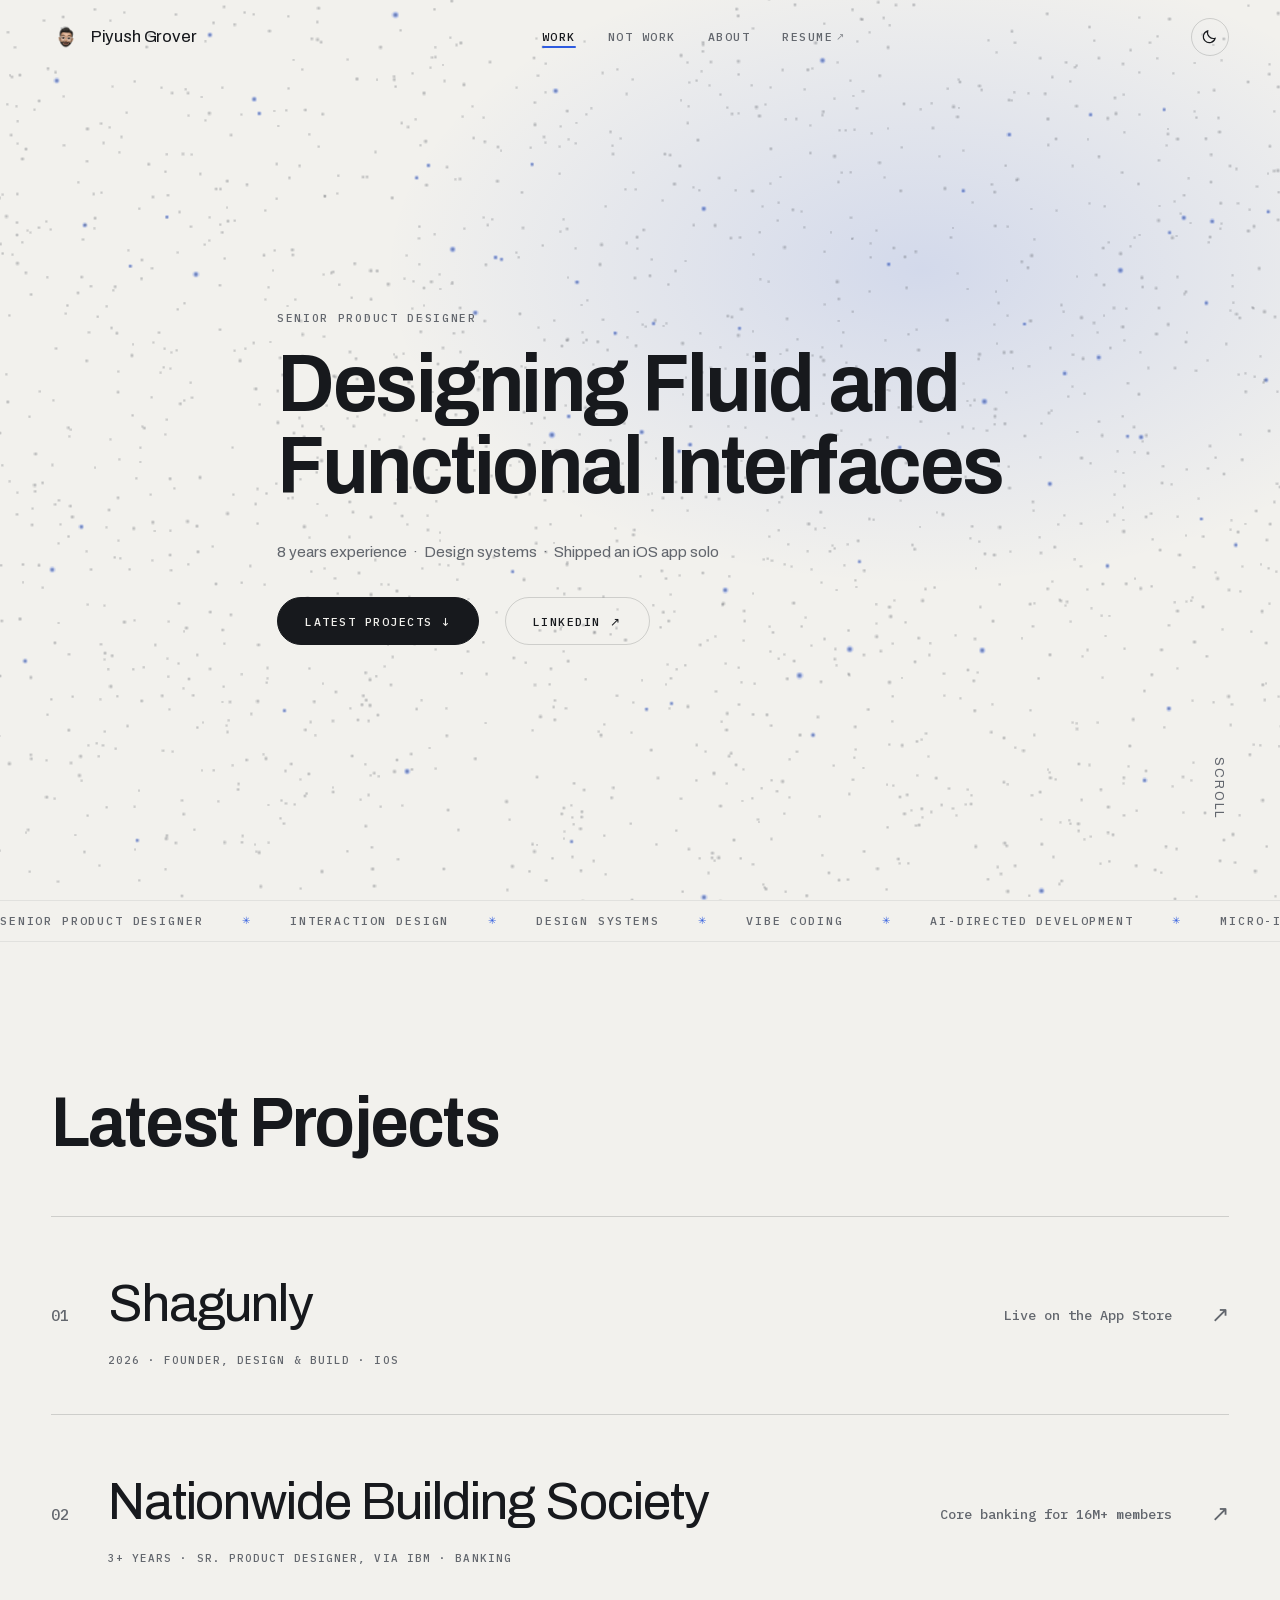
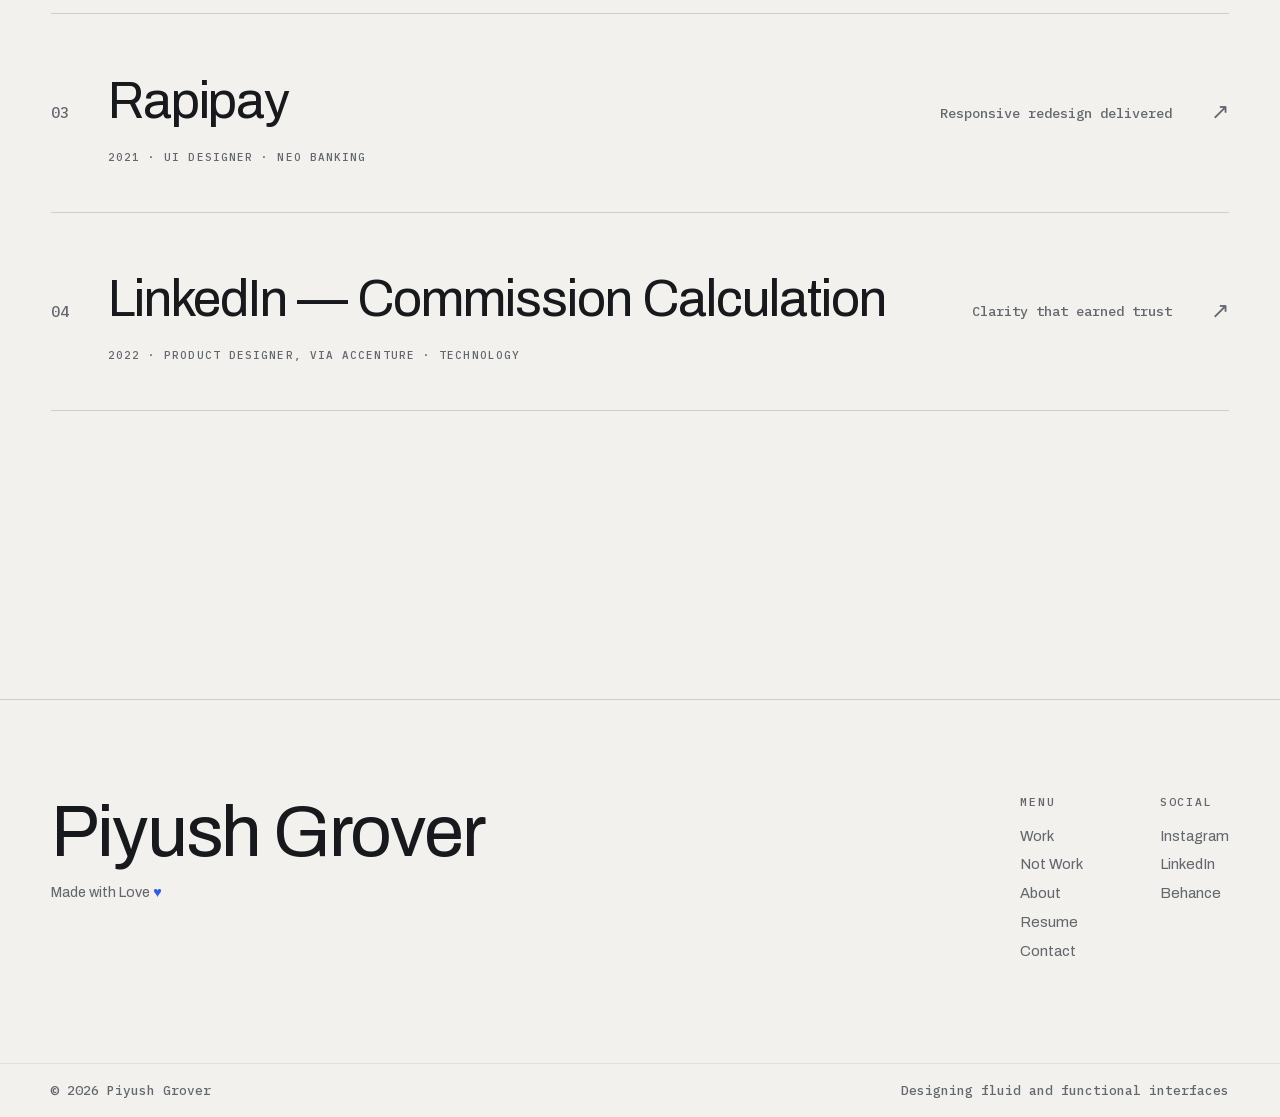
==== commit 642083d6: "About at-a-glance, row outcomes, consistent case-study openings, Not Work copy, hygiene - About: fac" ====
--- a/index.html
+++ b/index.html
@@ -149,26 +149,26 @@
         <div class="project-list">
           <a class="project-row" href="shagunly.html" data-preview="shagunly" data-cursor="view" data-reveal>
             <span class="num">01</span>
-            <span class="p-body"><span class="p-title">Shagunly</span><span class="p-meta">2026 · Founder, design &amp; build</span></span>
-            <span class="p-tag">iOS · Live on the App Store</span>
+            <span class="p-body"><span class="p-title">Shagunly</span><span class="p-meta">2026 · Founder, design &amp; build · iOS</span></span>
+            <span class="p-tag">Live on the App Store</span>
             <span class="p-arrow">↗</span>
           </a>
           <a class="project-row" href="nbs.html" data-preview="nbs" data-cursor="view" data-reveal>
             <span class="num">02</span>
-            <span class="p-body"><span class="p-title">Nationwide Building Society</span><span class="p-meta">2+ years · Sr. Product Designer, via IBM</span></span>
-            <span class="p-tag">Banking</span>
+            <span class="p-body"><span class="p-title">Nationwide Building Society</span><span class="p-meta">3+ years · Sr. Product Designer, via IBM · Banking</span></span>
+            <span class="p-tag">Core banking for 16M+ members</span>
             <span class="p-arrow">↗</span>
           </a>
           <a class="project-row" href="rapipay.html" data-preview="rapipay" data-cursor="view" data-reveal>
             <span class="num">03</span>
-            <span class="p-body"><span class="p-title">Rapipay</span><span class="p-meta">2021 · UI Designer</span></span>
-            <span class="p-tag">Neo Banking</span>
+            <span class="p-body"><span class="p-title">Rapipay</span><span class="p-meta">2021 · UI Designer · Neo banking</span></span>
+            <span class="p-tag">Responsive redesign delivered</span>
             <span class="p-arrow">↗</span>
           </a>
           <a class="project-row" href="linkedin-commission.html" data-preview="linkedin" data-cursor="view" data-reveal>
             <span class="num">04</span>
-            <span class="p-body"><span class="p-title">LinkedIn — Commission Calculation</span><span class="p-meta">2022 · Product Designer, via Accenture</span></span>
-            <span class="p-tag">Technology</span>
+            <span class="p-body"><span class="p-title">LinkedIn — Commission Calculation</span><span class="p-meta">2022 · Product Designer, via Accenture · Technology</span></span>
+            <span class="p-tag">Clarity that earned trust</span>
             <span class="p-arrow">↗</span>
           </a>
         </div>
--- a/css/main.css
+++ b/css/main.css
@@ -739,6 +739,34 @@
 /* ---------- About ---------- */
 .about-grid { display: grid; grid-template-columns: minmax(0, 1.15fr) minmax(0, 0.85fr); gap: var(--space-5); align-items: start; }
 .about-grid .about-photo img { border-radius: var(--radius); width: 100%; }
+/* At a glance: facts block + timeline under the About paragraphs */
+.glance-title { margin-top: var(--space-4); margin-bottom: 0; }
+.about-grid .glance-grid { margin-top: var(--space-2); padding-top: var(--space-2); }
+.timeline { list-style: none; padding: 0; margin: var(--space-3) 0 0; border-top: 1px solid var(--line); }
+.timeline li {
+  display: grid;
+  grid-template-columns: 5.5rem minmax(0, 1fr);
+  gap: 1rem;
+  padding: 0.85rem 0;
+  margin: 0;
+  border-bottom: 1px solid var(--line-soft);
+  align-items: baseline;
+}
+.timeline .tl-when {
+  font-family: var(--font-mono);
+  font-weight: 500;
+  font-size: 0.7rem;
+  letter-spacing: 0.12em;
+  text-transform: uppercase;
+  color: var(--accent);
+  font-variant-numeric: tabular-nums;
+}
+.timeline .tl-what { font-size: 0.98rem; line-height: 1.5; }
+.timeline .tl-what a { color: var(--text); border-bottom: 1px solid var(--line); transition: border-color 0.25s ease, color 0.25s ease; }
+.timeline .tl-what a:hover { color: var(--accent); border-color: var(--accent); }
+@media (max-width: 480px) { .timeline li { grid-template-columns: 1fr; gap: 0.25rem; } }
+/* Not Work: one line under each gallery heading */
+.gallery-lede { margin: calc(-1 * var(--space-4) + 1.2rem) 0 var(--space-4); }
 @media (max-width: 820px) { .about-grid { grid-template-columns: 1fr; gap: var(--space-3); } }
 
 /* ---------- Footer ---------- */
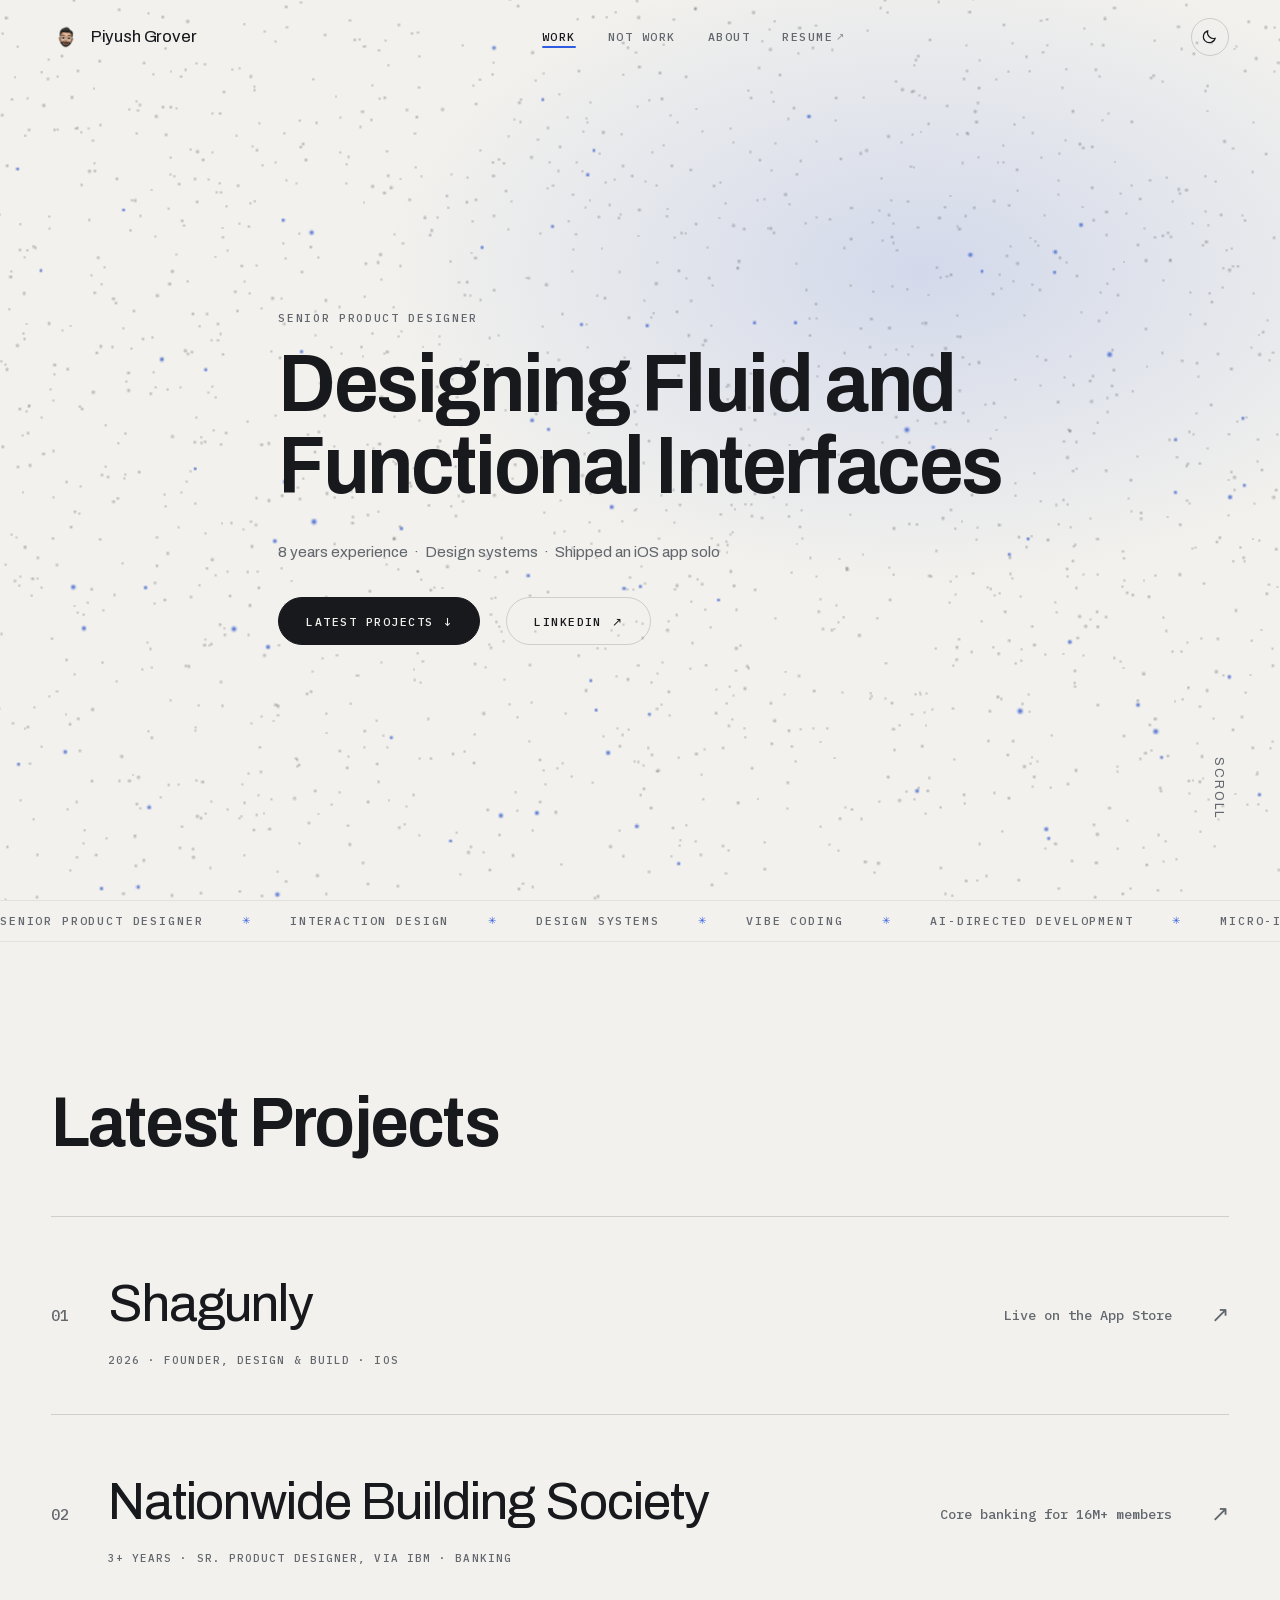
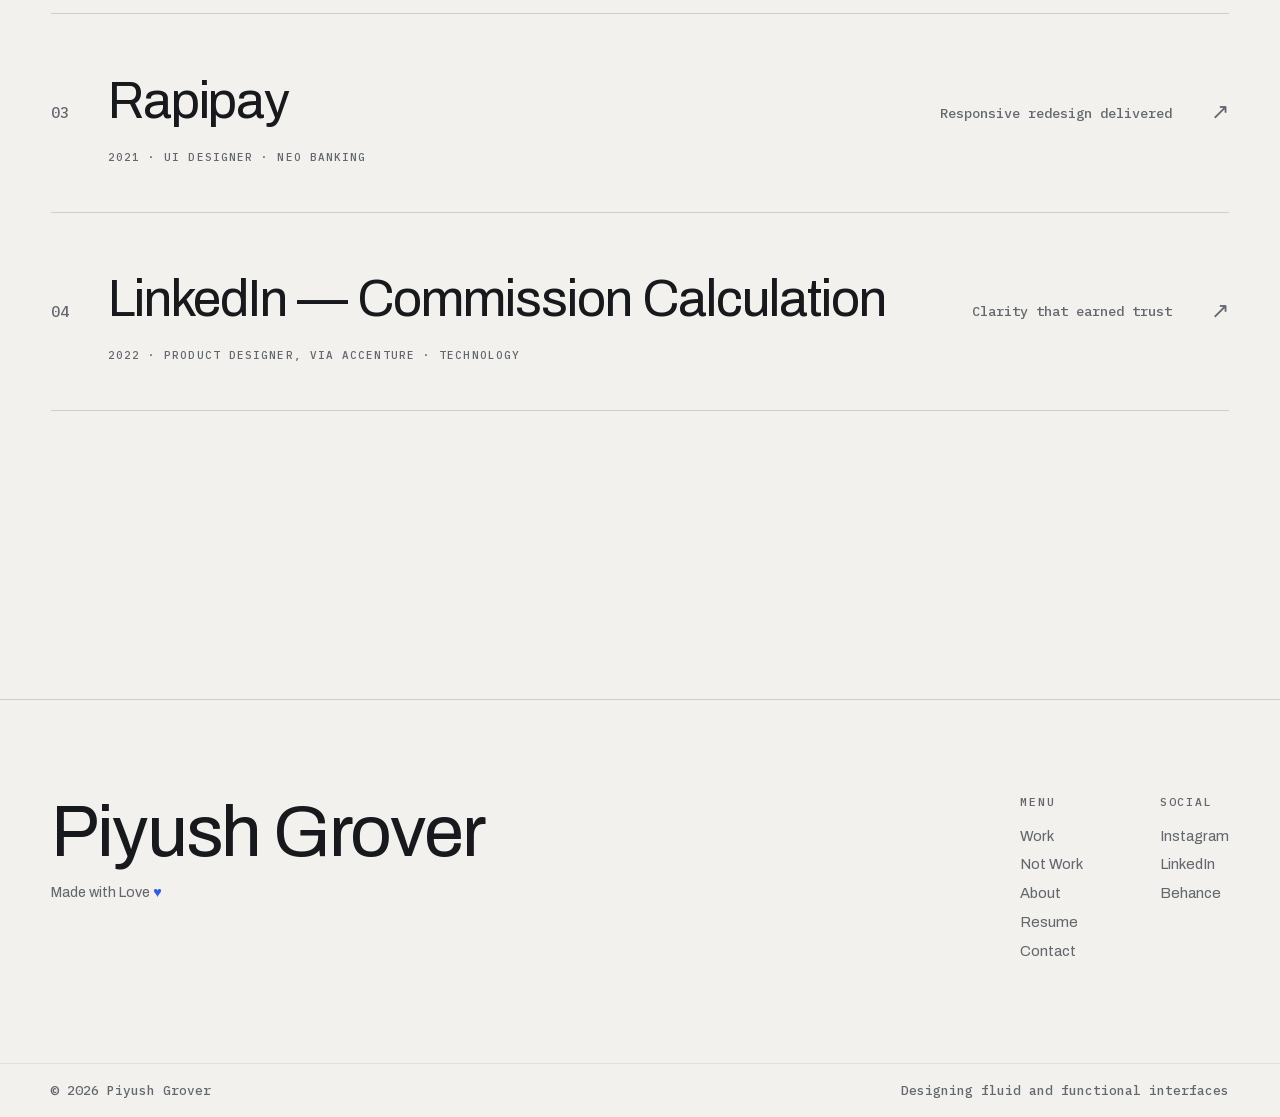
==== commit 41b65664: "Remove all motion from the hero title Delete hero-type.js and the per-letter wave CSS; the heading i" ====
--- a/index.html
+++ b/index.html
@@ -220,7 +220,6 @@
   <script src="js/main.js"></script>
   <script src="js/interactions.js"></script>
   <script src="js/eggs.js"></script>
-  <script src="js/hero-type.js"></script>
   <script type="importmap">{ "imports": { "three": "./vendor/three.module.min.js" } }</script>
   <script type="module" src="js/hero.js"></script>
 </body>
--- a/css/main.css
+++ b/css/main.css
@@ -337,21 +337,6 @@
 /* Two lines on anything wider than a phone; natural wrap below that. */
 .hero-title .hl { display: inline; }
 @media (min-width: 761px) { .hero-title .hl { display: block; } }
-/* Per-letter spans (split at runtime by hero-type.js) so a click can send a
-   wave down the line. Atomic inlines don't receive letter-spacing, so the
-   heading's -0.03em is re-applied as a margin. */
-.hero-title.is-kinetic { letter-spacing: 0; }
-.hero-title .ch {
-  display: inline-block;
-  margin-right: -0.03em;
-  transition: color 0.35s ease;
-}
-.hero-title .ch.wave { animation: chwave 0.7s var(--ease-out); }
-@keyframes chwave {
-  0%   { font-variation-settings: 'wght' 650, 'wdth' 94; transform: none; }
-  40%  { font-variation-settings: 'wght' 900, 'wdth' 110; transform: translateY(-0.08em); color: var(--accent); }
-  100% { font-variation-settings: 'wght' 650, 'wdth' 94; transform: none; }
-}
 .hero .hero-cta-row { display: flex; align-items: center; gap: 1.6rem; margin-top: var(--space-3); flex-wrap: wrap; }
 @media (max-width: 760px) { .hero .scroll-hint { display: none; } }
 .hero .scroll-hint {
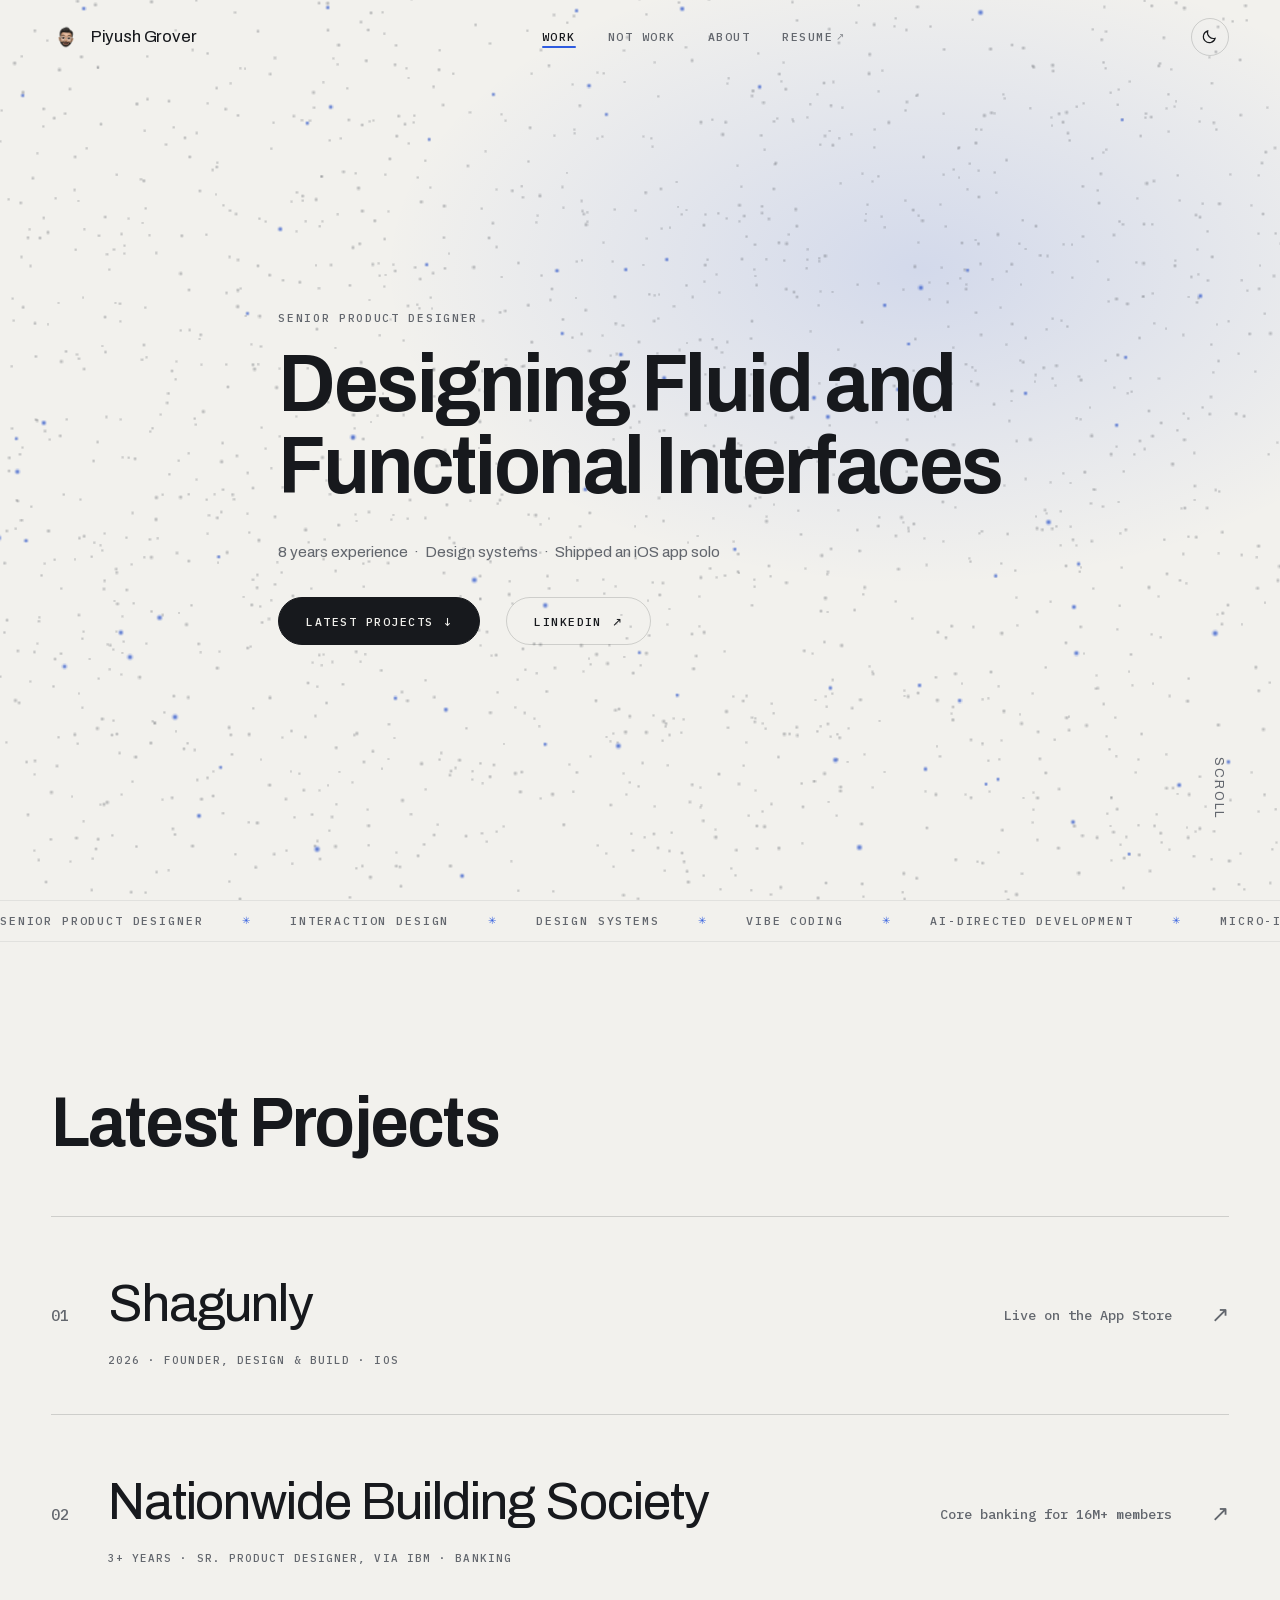
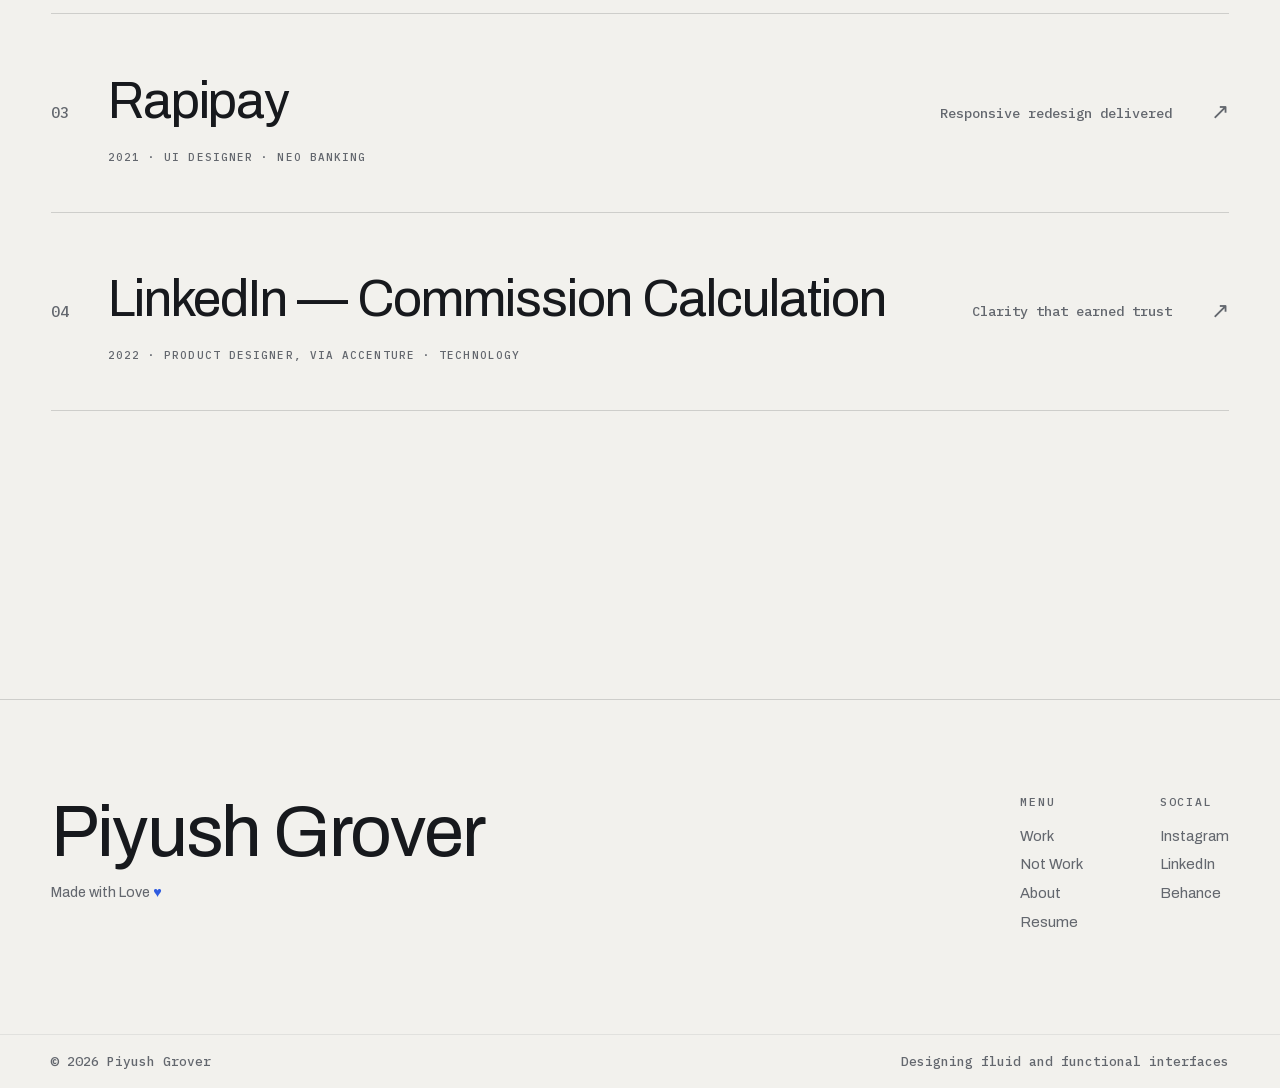
==== commit 4b1ee2f3: "Footer: remove the Contact item Co-Authored-By: Claude Fable 5.1 <noreply@anthropic.com>" ====
--- a/index.html
+++ b/index.html
@@ -196,7 +196,6 @@
             <li><a href="playground.html">Not Work</a></li>
             <li><a href="about.html">About</a></li>
             <li><a href="https://drive.google.com/file/d/1vDVqLGHgpKwDwfTiEPsyBbgJAzj7WTcD/view" target="_blank" rel="noopener">Resume</a></li>
-            <li><a href="mailto:piyushggrover@gmail.com">Contact</a></li>
           </ul>
         </div>
         <div>
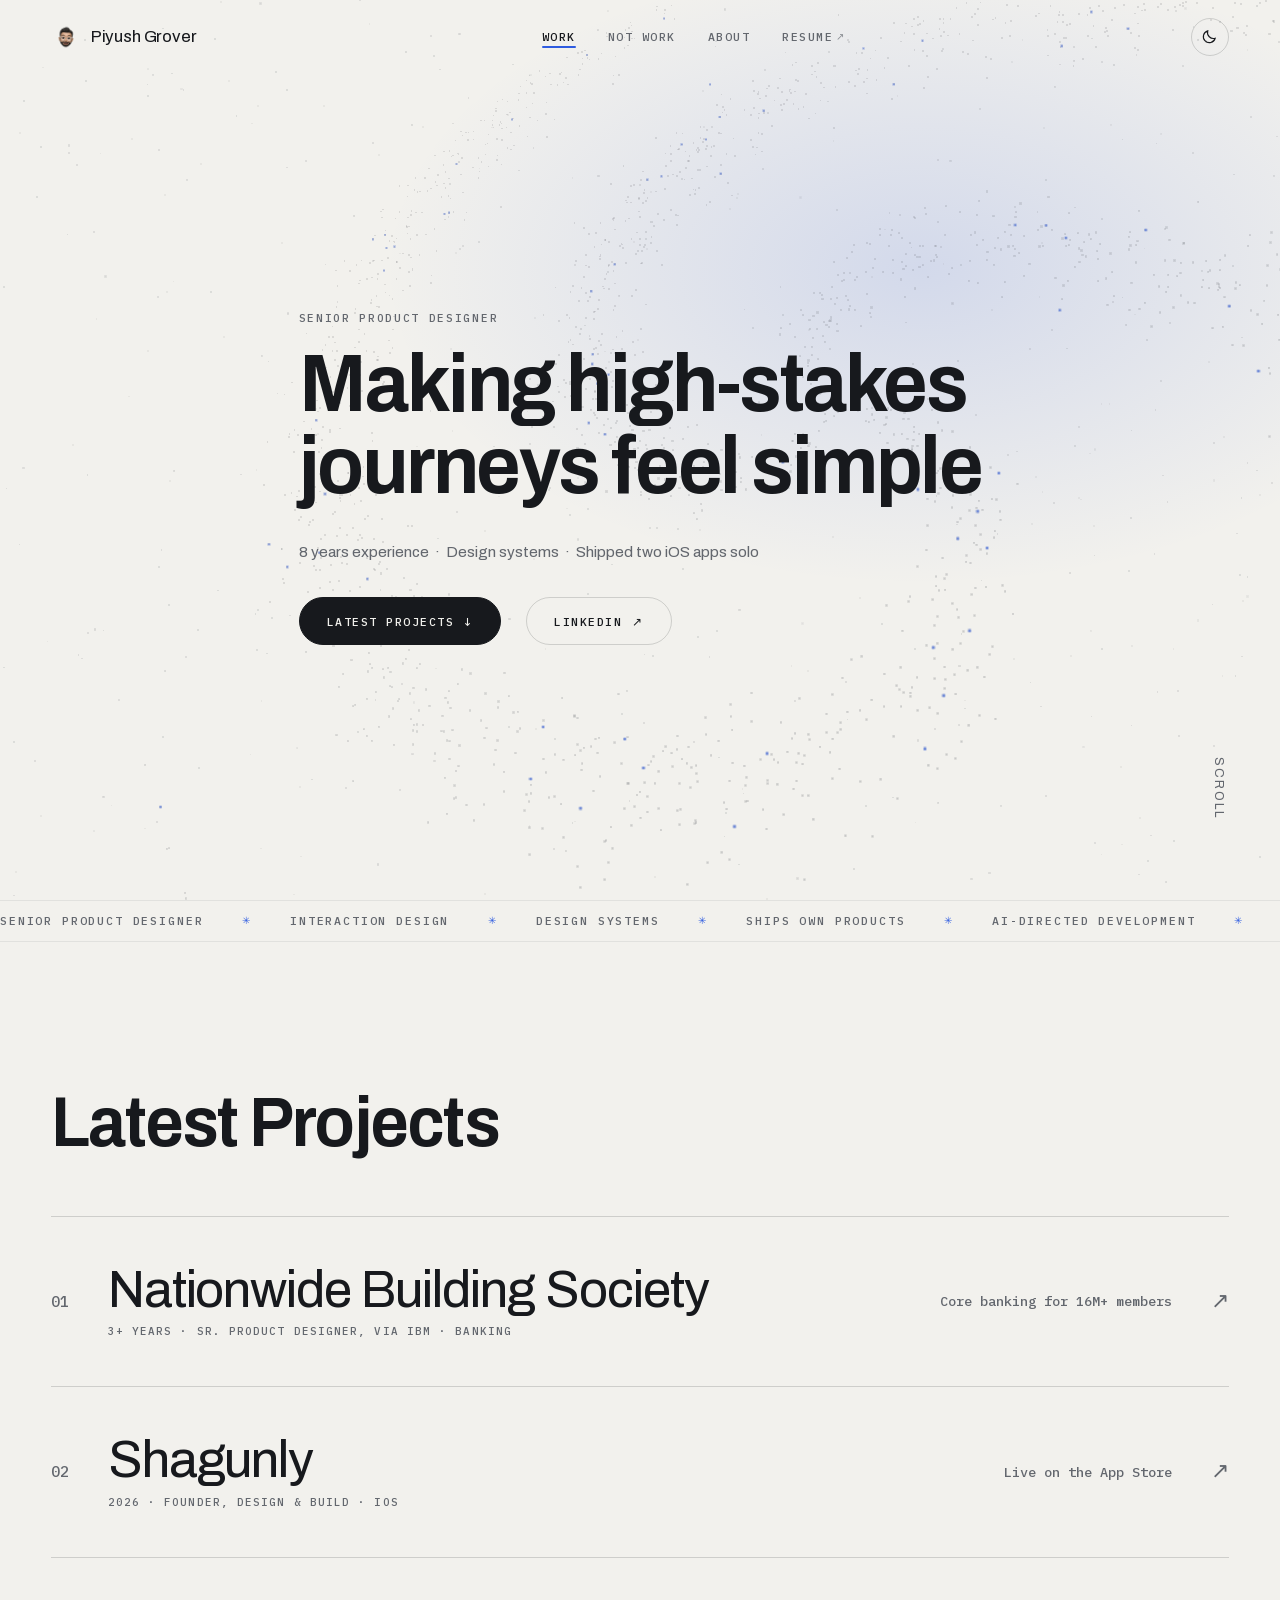
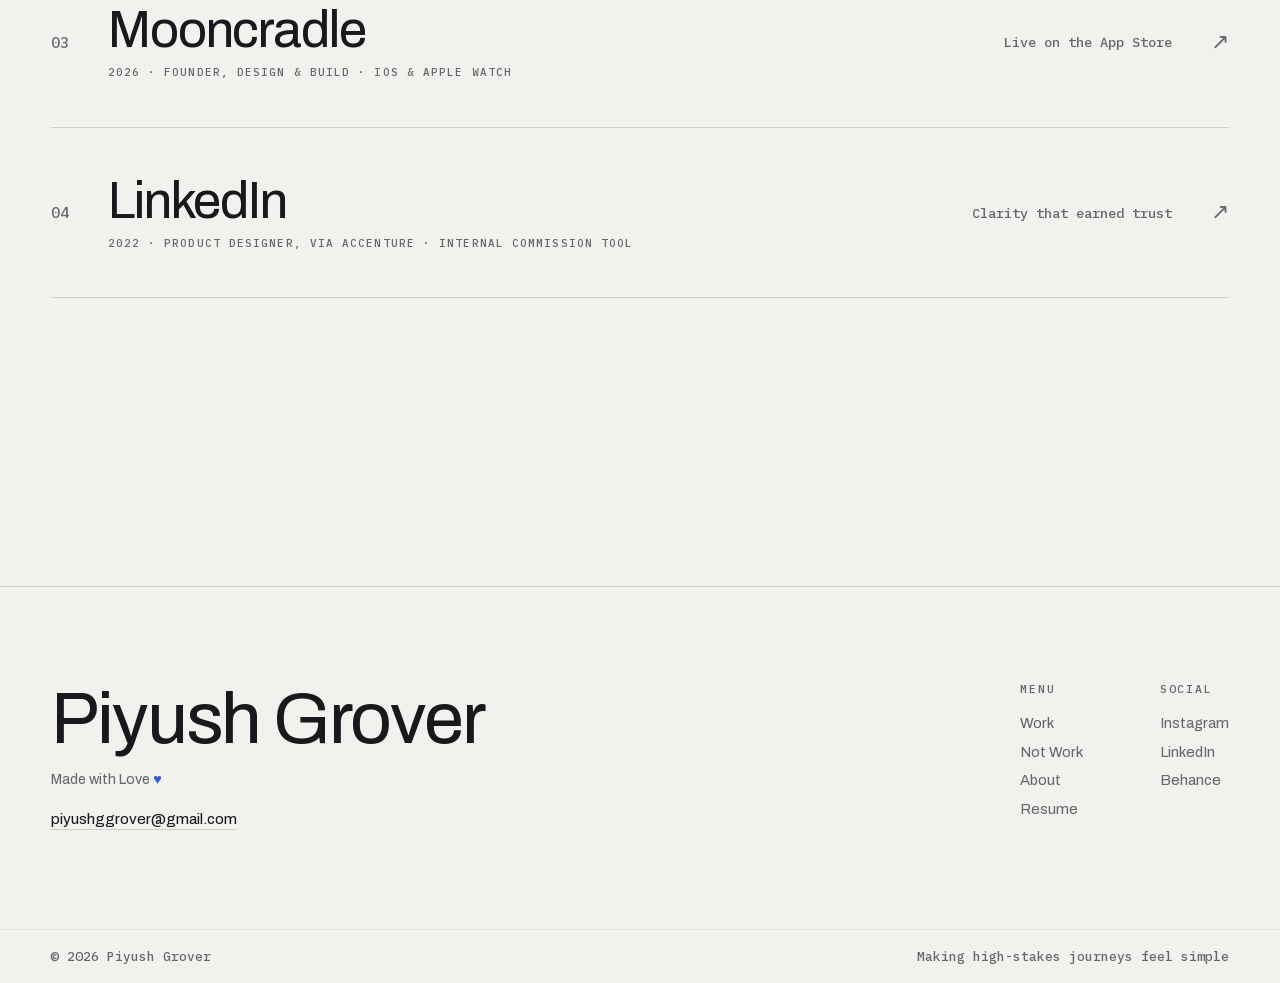
==== commit 08d00ebf: "Add Mooncradle case study, rewrite About, close out NBS case studies, home page refresh - New Mooncr" ====
--- a/index.html
+++ b/index.html
@@ -4,7 +4,7 @@
   <meta charset="utf-8">
   <meta name="viewport" content="width=device-width, initial-scale=1">
   <title>Piyush Grover — Senior Product Designer</title>
-  <meta name="description" content="Piyush Grover — Senior Product Designer. Designing fluid and functional digital products. 8 years across banking, fintech and enterprise platforms.">
+  <meta name="description" content="Piyush Grover — Senior Product Designer. Making high-stakes journeys feel simple. 8 years across banking, e-commerce and enterprise products.">
   <link rel="canonical" href="https://piyushgrover.com/">
   <meta name="author" content="Piyush Grover">
   <meta name="theme-color" content="#0b0c0e" media="(prefers-color-scheme: dark)">
@@ -14,14 +14,14 @@
   <meta property="og:locale" content="en_GB">
   <meta property="og:url" content="https://piyushgrover.com/">
   <meta property="og:title" content="Piyush Grover — Senior Product Designer">
-  <meta property="og:description" content="Piyush Grover — Senior Product Designer. Designing fluid and functional digital products. 8 years across banking, fintech and enterprise platforms.">
+  <meta property="og:description" content="Piyush Grover — Senior Product Designer. Making high-stakes journeys feel simple. 8 years across banking, e-commerce and enterprise products.">
   <meta property="og:image" content="https://piyushgrover.com/img/og/og-default.jpg">
   <meta property="og:image:width" content="1200">
   <meta property="og:image:height" content="630">
   <meta property="og:image:alt" content="Piyush Grover — Senior Product Designer">
   <meta name="twitter:card" content="summary_large_image">
   <meta name="twitter:title" content="Piyush Grover — Senior Product Designer">
-  <meta name="twitter:description" content="Piyush Grover — Senior Product Designer. Designing fluid and functional digital products. 8 years across banking, fintech and enterprise platforms.">
+  <meta name="twitter:description" content="Piyush Grover — Senior Product Designer. Making high-stakes journeys feel simple. 8 years across banking, e-commerce and enterprise products.">
   <meta name="twitter:image" content="https://piyushgrover.com/img/og/og-default.jpg">
   <link rel="icon" href="img/shared/Memoji1.png">
   <link rel="preload" href="fonts/Archivo-var.woff2" as="font" type="font/woff2" crossorigin>
@@ -36,7 +36,7 @@
         "name": "Piyush Grover",
         "alternateName": "Piyush Grover — Product Designer",
         "jobTitle": "Senior Product Designer",
-        "description": "Senior Product Designer with 8 years of experience across banking, fintech and enterprise product.",
+        "description": "Senior Product Designer with 8 years of experience across banking, e-commerce and enterprise products.",
         "url": "https://piyushgrover.com/",
         "image": "https://piyushgrover.com/img/about/IMG_5889_HEIC.jpg",
         "email": "mailto:piyushggrover@gmail.com",
@@ -69,7 +69,7 @@
     ]
   }
   </script>
-  <link rel="stylesheet" href="css/main.css">
+  <link rel="stylesheet" href="css/main.css?v=20261117">
   <script>
     (function () {
       var t; try { t = localStorage.getItem('theme'); } catch (e) {}
@@ -81,10 +81,6 @@
 </head>
 <body>
   <a class="skip-link" href="#main">Skip to content</a>
-  <div class="preloader" aria-hidden="true">
-    <h2 class="pre-name">Piyush<br>Grover</h2>
-    <span class="pre-count">0%</span>
-  </div>
   <div class="page-curtain"></div>
 
   <header class="site-head">
@@ -122,8 +118,8 @@
       <canvas id="hero-canvas" aria-hidden="true"></canvas>
       <div class="wrap">
         <p class="eyebrow hero-eyebrow">Senior Product Designer</p>
-        <h1 class="display-xl hero-title"><span class="hl">Designing Fluid and</span> <span class="hl">Functional Interfaces</span></h1>
-        <p class="muted" style="font-size:0.95rem;">8 years experience&nbsp;&nbsp;·&nbsp;&nbsp;Design systems&nbsp;&nbsp;·&nbsp;&nbsp;Shipped an iOS app solo</p>
+        <h1 class="display-xl hero-title"><span class="hl">Making high-stakes</span> <span class="hl">journeys feel simple</span></h1>
+        <p class="muted" style="font-size:0.95rem;">8 years experience&nbsp;&nbsp;·&nbsp;&nbsp;Design systems&nbsp;&nbsp;·&nbsp;&nbsp;Shipped two iOS apps solo</p>
         <div class="hero-cta-row">
           <a class="btn btn-solid" href="#projects">Latest projects <span class="arr">↓</span></a>
           <a class="btn btn-ghost" href="https://www.linkedin.com/in/piyushgroverdzn/" target="_blank" rel="noopener">LinkedIn <span class="arr">↗</span></a>
@@ -135,8 +131,8 @@
     <!-- Marquee -->
     <div class="marquee" aria-hidden="true">
       <div class="marquee-track">
-        <span>Senior Product Designer</span><span>Interaction Design</span><span>Design Systems</span><span>Vibe Coding</span><span>AI-Directed Development</span><span>Micro-interactions</span>
-        <span>Senior Product Designer</span><span>Interaction Design</span><span>Design Systems</span><span>Vibe Coding</span><span>AI-Directed Development</span><span>Micro-interactions</span>
+        <span>Senior Product Designer</span><span>Interaction Design</span><span>Design Systems</span><span>Ships Own Products</span><span>AI-Directed Development</span><span>Micro-interactions</span>
+        <span>Senior Product Designer</span><span>Interaction Design</span><span>Design Systems</span><span>Ships Own Products</span><span>AI-Directed Development</span><span>Micro-interactions</span>
       </div>
     </div>
 
@@ -147,27 +143,31 @@
           <h2 class="display-lg">Latest Projects</h2>
         </div>
         <div class="project-list">
+          <a class="project-row" href="nbs.html" data-preview="nbs" data-cursor="view" data-reveal>
+            <img class="p-thumb" src="img/nbs/NBS-Cover.webp" width="1600" height="600" alt="" loading="lazy">
+            <span class="num">01</span>
+            <span class="p-body"><span class="p-title">Nationwide Building Society</span><span class="p-meta">3+ years · Sr. Product Designer, via IBM · Banking</span></span>
+            <span class="p-tag">Core banking for 16M+ members</span>
+            <span class="p-arrow">↗</span>
+          </a>
           <a class="project-row" href="shagunly.html" data-preview="shagunly" data-cursor="view" data-reveal>
-            <span class="num">01</span>
+            <img class="p-thumb" src="img/shagunly/shagunly-cover.webp" width="1200" height="900" alt="" loading="lazy">
+            <span class="num">02</span>
             <span class="p-body"><span class="p-title">Shagunly</span><span class="p-meta">2026 · Founder, design &amp; build · iOS</span></span>
             <span class="p-tag">Live on the App Store</span>
             <span class="p-arrow">↗</span>
           </a>
-          <a class="project-row" href="nbs.html" data-preview="nbs" data-cursor="view" data-reveal>
-            <span class="num">02</span>
-            <span class="p-body"><span class="p-title">Nationwide Building Society</span><span class="p-meta">3+ years · Sr. Product Designer, via IBM · Banking</span></span>
-            <span class="p-tag">Core banking for 16M+ members</span>
-            <span class="p-arrow">↗</span>
-          </a>
-          <a class="project-row" href="rapipay.html" data-preview="rapipay" data-cursor="view" data-reveal>
+          <a class="project-row" href="mooncradle.html" data-preview="mooncradle" data-cursor="view" data-reveal>
+            <img class="p-thumb" src="img/mooncradle/mooncradle-cover.webp" width="1600" height="900" alt="" loading="lazy">
             <span class="num">03</span>
-            <span class="p-body"><span class="p-title">Rapipay</span><span class="p-meta">2021 · UI Designer · Neo banking</span></span>
-            <span class="p-tag">Responsive redesign delivered</span>
+            <span class="p-body"><span class="p-title">Mooncradle</span><span class="p-meta">2026 · Founder, design &amp; build · iOS &amp; Apple Watch</span></span>
+            <span class="p-tag">Live on the App Store</span>
             <span class="p-arrow">↗</span>
           </a>
           <a class="project-row" href="linkedin-commission.html" data-preview="linkedin" data-cursor="view" data-reveal>
+            <img class="p-thumb" src="img/home/Cover-image.webp" width="1188" height="594" alt="" loading="lazy">
             <span class="num">04</span>
-            <span class="p-body"><span class="p-title">LinkedIn — Commission Calculation</span><span class="p-meta">2022 · Product Designer, via Accenture · Technology</span></span>
+            <span class="p-body"><span class="p-title">LinkedIn</span><span class="p-meta">2022 · Product Designer, via Accenture · Internal commission tool</span></span>
             <span class="p-tag">Clarity that earned trust</span>
             <span class="p-arrow">↗</span>
           </a>
@@ -176,7 +176,7 @@
       <div class="project-preview" aria-hidden="true">
         <img data-key="shagunly" src="img/shagunly/shagunly-cover.webp" width="1200" height="900" alt="" loading="lazy">
         <img data-key="nbs" src="img/nbs/NBS-Cover.webp" width="1600" height="600" alt="" loading="lazy">
-        <img data-key="rapipay" src="img/home/Group-885-(1)_edited.webp" width="1368" height="704" alt="" loading="lazy">
+        <img data-key="mooncradle" src="img/mooncradle/mooncradle-cover.webp" width="1600" height="900" alt="" loading="lazy">
         <img data-key="linkedin" src="img/home/Cover-image.webp" width="1188" height="594" alt="" loading="lazy">
       </div>
     </section>
@@ -187,6 +187,7 @@
       <div data-reveal>
         <div class="foot-name">Piyush Grover</div>
         <p class="foot-made">Made with Love <span class="heart" aria-hidden="true">&#9829;</span></p>
+        <p class="foot-mail"><a href="mailto:piyushggrover@gmail.com">piyushggrover@gmail.com</a></p>
       </div>
       <div class="foot-cols" data-reveal>
         <div>
@@ -210,16 +211,16 @@
     </div>
     <div class="wrap foot-bottom">
       <span>© <span data-year></span> Piyush Grover</span>
-      <span>Designing fluid and functional interfaces</span>
+      <span>Making high-stakes journeys feel simple</span>
     </div>
   </footer>
 
   <script src="vendor/gsap.min.js"></script>
   <script src="vendor/ScrollTrigger.min.js"></script>
-  <script src="js/main.js"></script>
-  <script src="js/interactions.js"></script>
-  <script src="js/eggs.js"></script>
+  <script src="js/main.js?v=20261117"></script>
+  <script src="js/interactions.js?v=20261117"></script>
+  <script src="js/eggs.js?v=20261117"></script>
   <script type="importmap">{ "imports": { "three": "./vendor/three.module.min.js" } }</script>
-  <script type="module" src="js/hero.js"></script>
+  <script type="module" src="js/hero.js?v=20261117"></script>
 </body>
 </html>
--- a/css/main.css
+++ b/css/main.css
@@ -433,6 +433,7 @@
   font-size: clamp(1.5rem, 4.2vw, 3.2rem);
   font-weight: 600;
   letter-spacing: -0.02em;
+  line-height: 1.1;
   transition: color 0.3s ease;
 }
 .project-row:hover .p-title { color: var(--accent); }
@@ -459,6 +460,19 @@
   .project-row .p-arrow { grid-column: 3; grid-row: 1; }
   .project-row .p-tag { grid-column: 2; grid-row: 2; text-align: left; }
 }
+/* Cover image in the row itself where there is no hover preview (touch, narrow) */
+.project-row .p-thumb { display: none; }
+@media (max-width: 900px) {
+  .project-row .p-thumb { display: block; grid-column: 1 / -1; width: 100%; aspect-ratio: 16 / 9; object-fit: cover; border-radius: var(--radius); }
+}
+@media (max-width: 640px) {
+  .project-row .p-thumb { grid-row: 1; }
+  .project-row .num, .project-row .p-body, .project-row .p-arrow { grid-row: 2; }
+  .project-row .p-tag { grid-row: 3; }
+}
+.foot-mail { margin: 0.9rem 0 0; }
+.foot-mail a { font-size: 0.95rem; color: var(--text); border-bottom: 1px solid var(--line); padding-bottom: 2px; transition: border-color 0.25s ease; }
+.foot-mail a:hover { border-color: var(--accent); }
 .project-row .p-arrow { font-size: 1.4rem; color: var(--text-muted); transition: transform 0.35s var(--ease-out), color 0.3s ease; }
 .project-row:hover .p-arrow { transform: translate(6px, -6px); color: var(--text); }
 
@@ -554,6 +568,11 @@
 .fig-grid.cols-2 { grid-template-columns: repeat(2, 1fr); }
 .fig-grid.cols-3 { grid-template-columns: repeat(3, 1fr); }
 @media (max-width: 700px) { .fig-grid.cols-2, .fig-grid.cols-3 { grid-template-columns: 1fr; } }
+/* Phone screenshots: swipe sideways on small screens instead of stacking full-height */
+@media (max-width: 700px) {
+  .fig-grid.fig-phones { grid-template-columns: none; grid-auto-flow: column; grid-auto-columns: 62%; overflow-x: auto; scroll-snap-type: x mandatory; padding-bottom: var(--space-1); }
+  .fig-grid.fig-phones > figure { scroll-snap-align: start; }
+}
 /* Diagrams and portraits that shouldn't run the full content width — a small
    explanatory diagram blown up to 940px reads as a mistake. Click to expand. */
 .fig.fig-narrow, .fig-grid.fig-narrow { max-width: 560px; margin-left: auto; margin-right: auto; }
@@ -821,7 +840,7 @@
 }
 
 /* ---------- Reveal animations (GSAP adds .revealed) ---------- */
-[data-reveal] { opacity: 0; transform: translateY(28px); }
+[data-reveal] { opacity: 0; transform: translateY(14px); }
 html.no-js [data-reveal], [data-reveal].revealed { opacity: 1; transform: none; }
 /* The preloader is torn down by JS, so without JS it would sit over the page
    forever. Same reason [data-reveal] needs the no-js escape hatch above. */
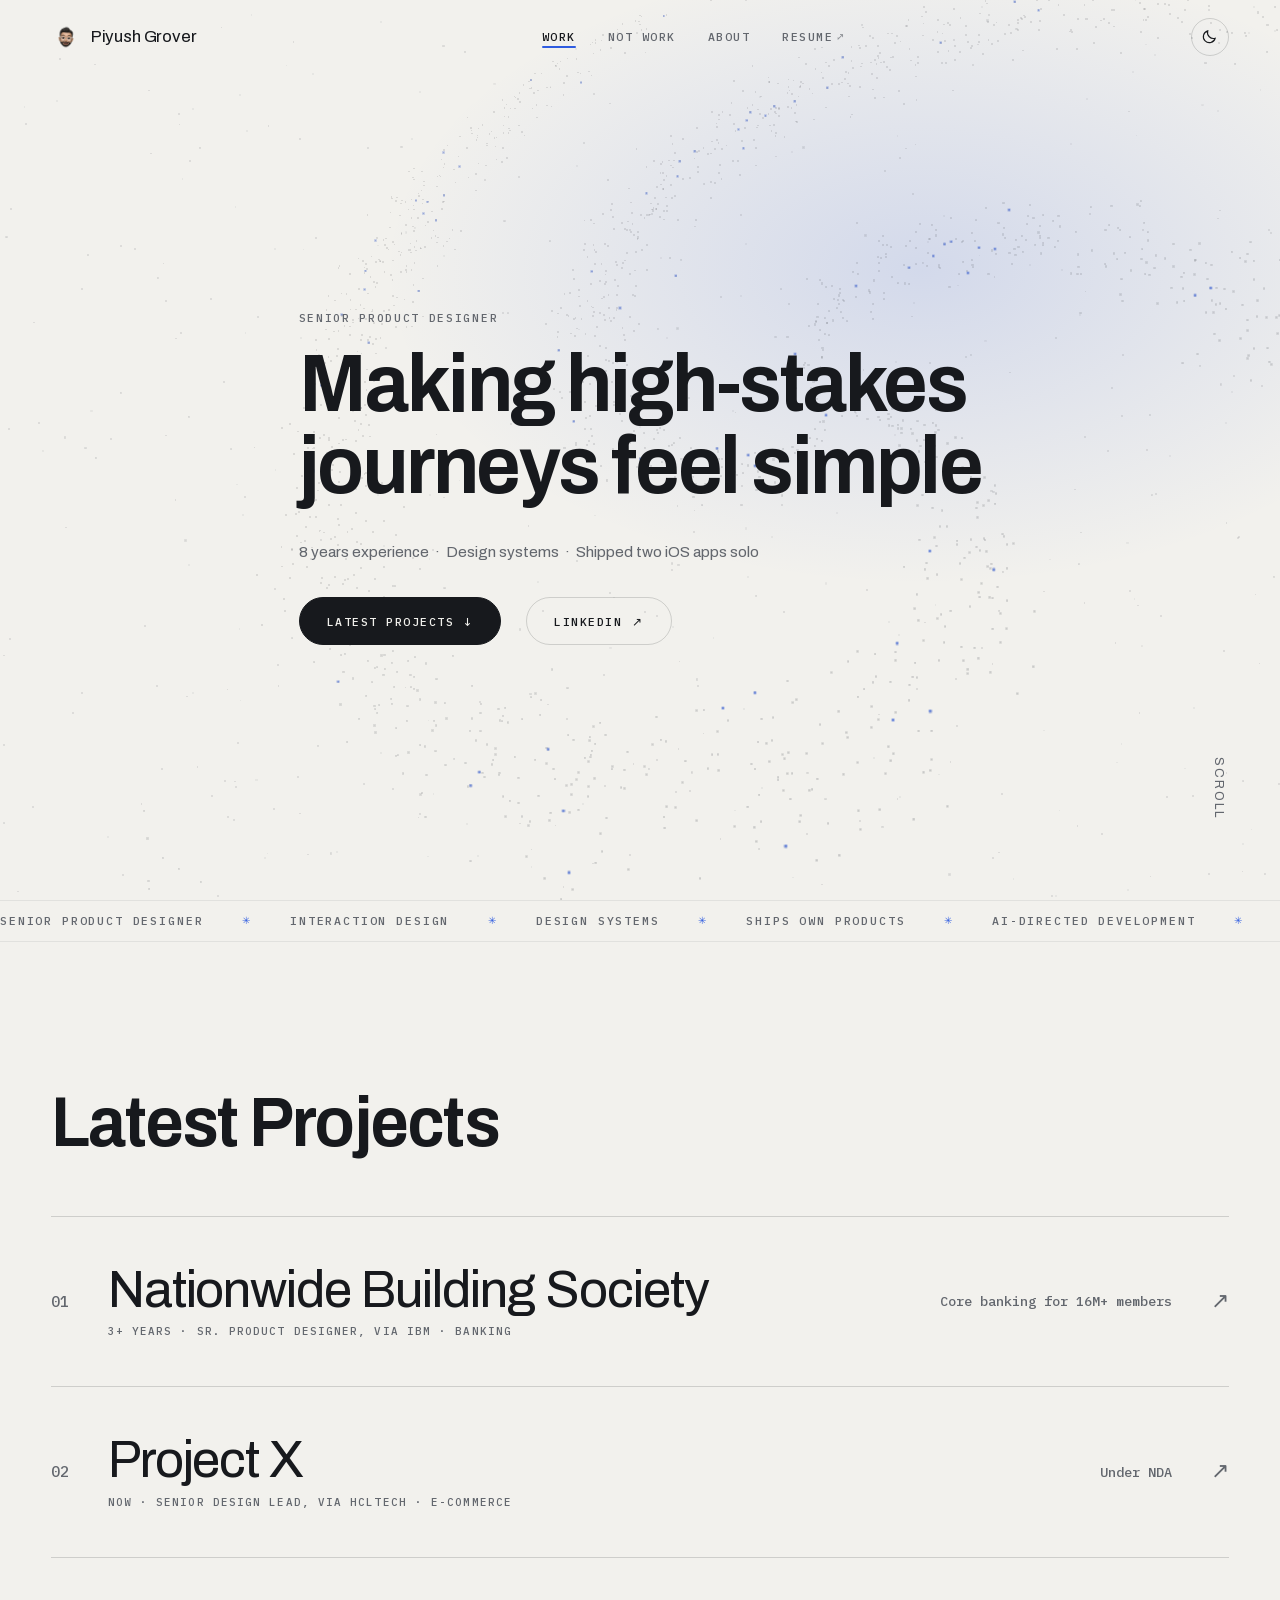
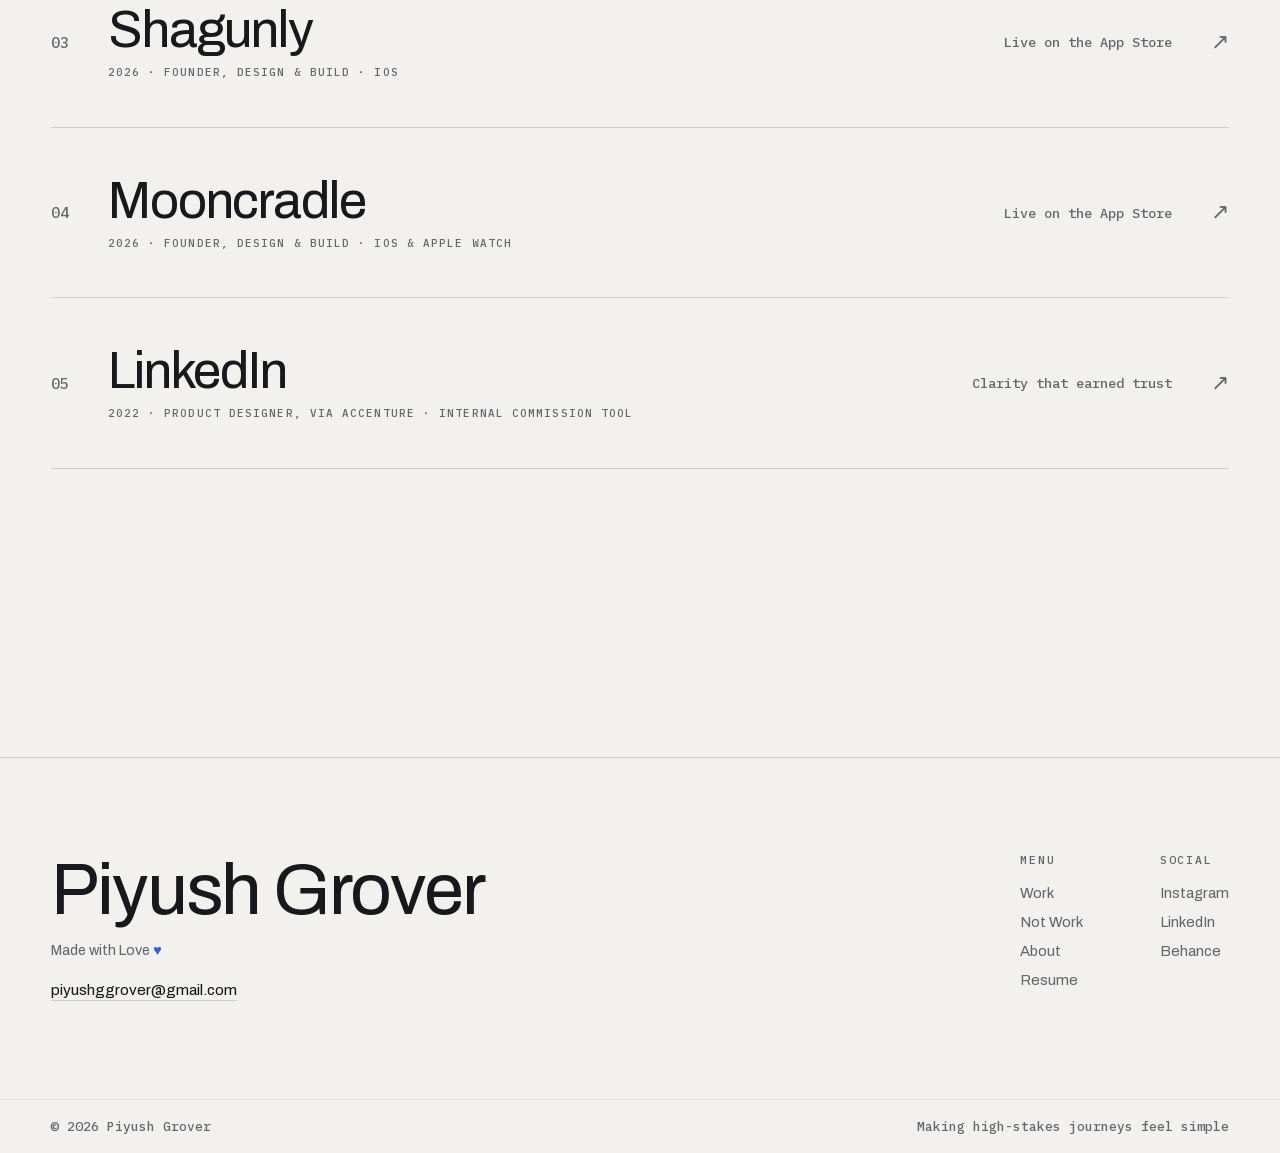
==== commit ed1a71cd: "Add playable demos, Project X (NDA) page and visit counting - Mooncradle and Shagunly case studies e" ====
--- a/index.html
+++ b/index.html
@@ -150,23 +150,30 @@
             <span class="p-tag">Core banking for 16M+ members</span>
             <span class="p-arrow">↗</span>
           </a>
+          <a class="project-row" href="project-x.html" data-preview="project-x" data-cursor="view" data-reveal>
+            <img class="p-thumb" src="img/project-x/cover.svg" width="1600" height="900" alt="" loading="lazy">
+            <span class="num">02</span>
+            <span class="p-body"><span class="p-title">Project X</span><span class="p-meta">Now · Senior Design Lead, via HCLTech · E-commerce</span></span>
+            <span class="p-tag">Under NDA</span>
+            <span class="p-arrow">↗</span>
+          </a>
           <a class="project-row" href="shagunly.html" data-preview="shagunly" data-cursor="view" data-reveal>
             <img class="p-thumb" src="img/shagunly/shagunly-cover.webp" width="1200" height="900" alt="" loading="lazy">
-            <span class="num">02</span>
+            <span class="num">03</span>
             <span class="p-body"><span class="p-title">Shagunly</span><span class="p-meta">2026 · Founder, design &amp; build · iOS</span></span>
             <span class="p-tag">Live on the App Store</span>
             <span class="p-arrow">↗</span>
           </a>
           <a class="project-row" href="mooncradle.html" data-preview="mooncradle" data-cursor="view" data-reveal>
             <img class="p-thumb" src="img/mooncradle/mooncradle-cover.webp" width="1600" height="900" alt="" loading="lazy">
-            <span class="num">03</span>
+            <span class="num">04</span>
             <span class="p-body"><span class="p-title">Mooncradle</span><span class="p-meta">2026 · Founder, design &amp; build · iOS &amp; Apple Watch</span></span>
             <span class="p-tag">Live on the App Store</span>
             <span class="p-arrow">↗</span>
           </a>
           <a class="project-row" href="linkedin-commission.html" data-preview="linkedin" data-cursor="view" data-reveal>
             <img class="p-thumb" src="img/home/Cover-image.webp" width="1188" height="594" alt="" loading="lazy">
-            <span class="num">04</span>
+            <span class="num">05</span>
             <span class="p-body"><span class="p-title">LinkedIn</span><span class="p-meta">2022 · Product Designer, via Accenture · Internal commission tool</span></span>
             <span class="p-tag">Clarity that earned trust</span>
             <span class="p-arrow">↗</span>
@@ -176,6 +183,7 @@
       <div class="project-preview" aria-hidden="true">
         <img data-key="shagunly" src="img/shagunly/shagunly-cover.webp" width="1200" height="900" alt="" loading="lazy">
         <img data-key="nbs" src="img/nbs/NBS-Cover.webp" width="1600" height="600" alt="" loading="lazy">
+        <img data-key="project-x" src="img/project-x/cover.svg" width="1600" height="900" alt="" loading="lazy">
         <img data-key="mooncradle" src="img/mooncradle/mooncradle-cover.webp" width="1600" height="900" alt="" loading="lazy">
         <img data-key="linkedin" src="img/home/Cover-image.webp" width="1188" height="594" alt="" loading="lazy">
       </div>
@@ -222,5 +230,6 @@
   <script src="js/eggs.js?v=20261117"></script>
   <script type="importmap">{ "imports": { "three": "./vendor/three.module.min.js" } }</script>
   <script type="module" src="js/hero.js?v=20261117"></script>
+  <script data-goatcounter="https://hexdzn.goatcounter.com/count" async src="//gc.zgo.at/count.js"></script>
 </body>
 </html>
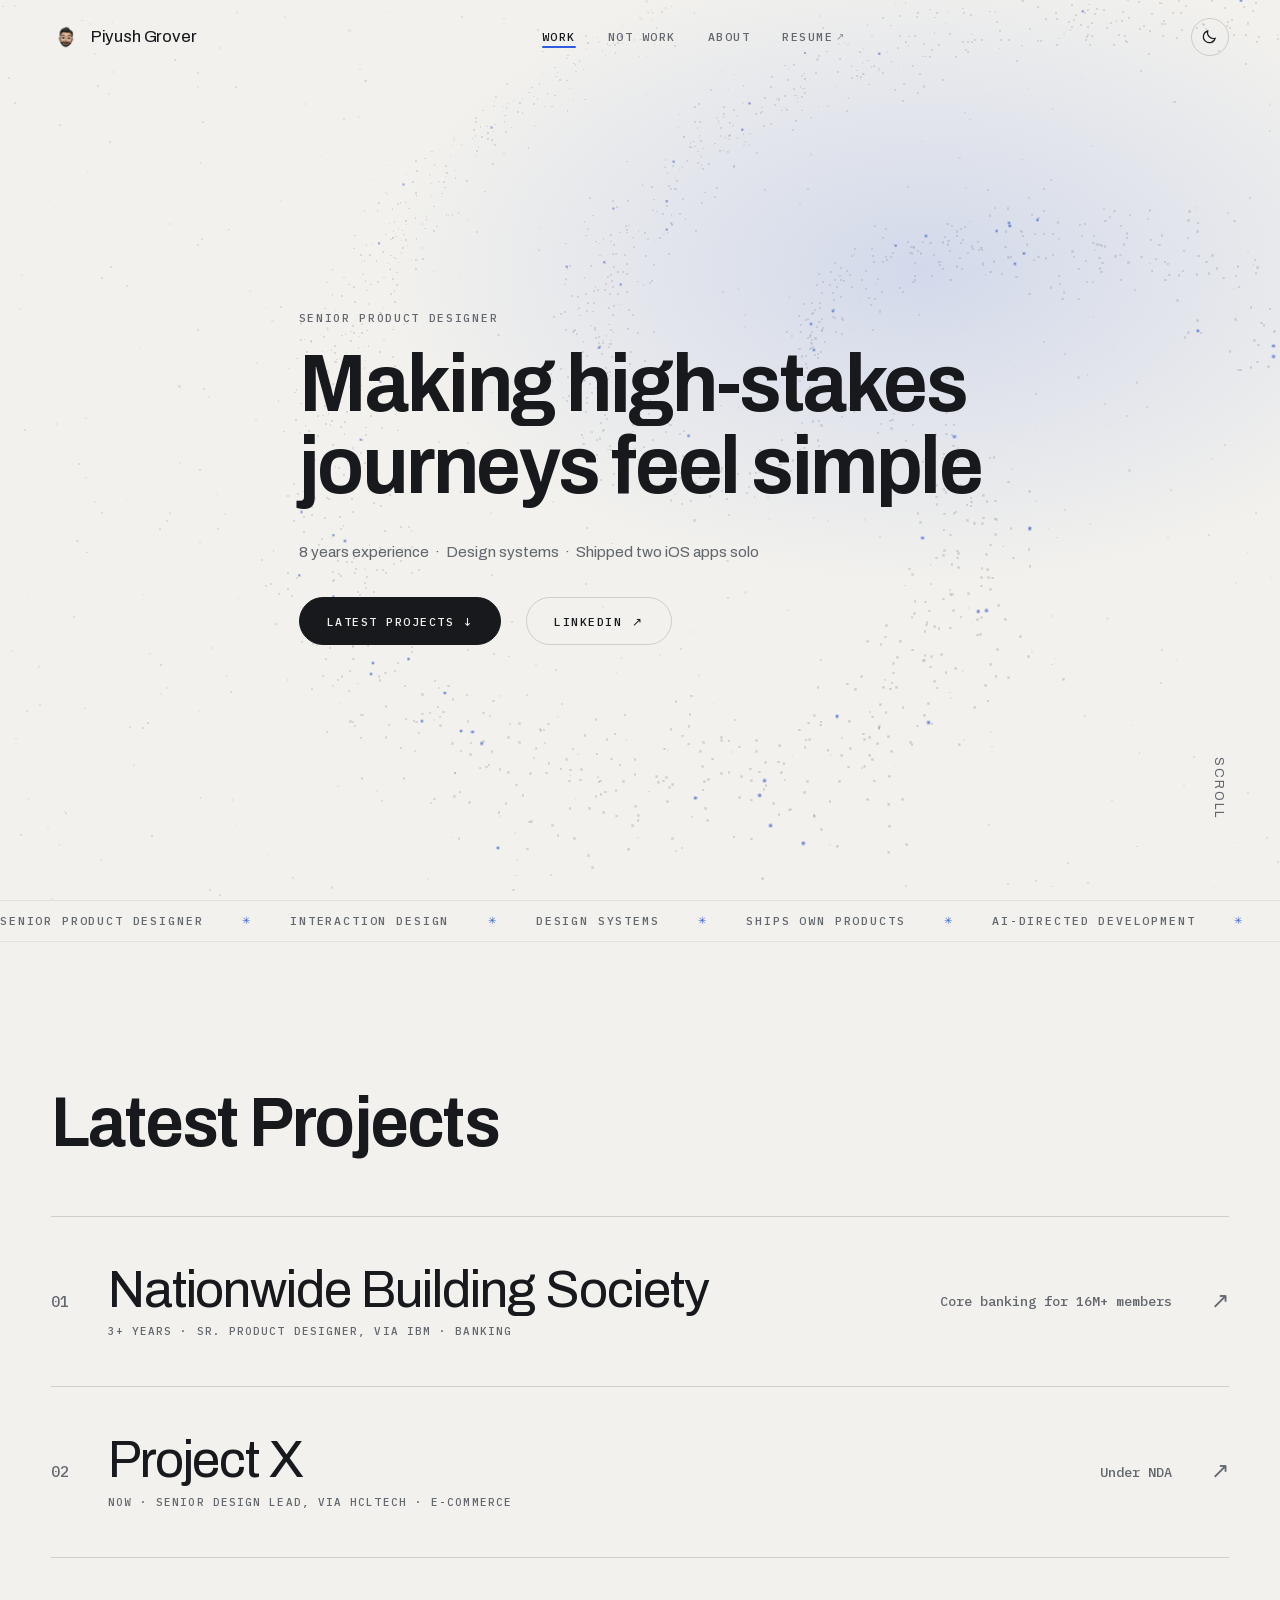
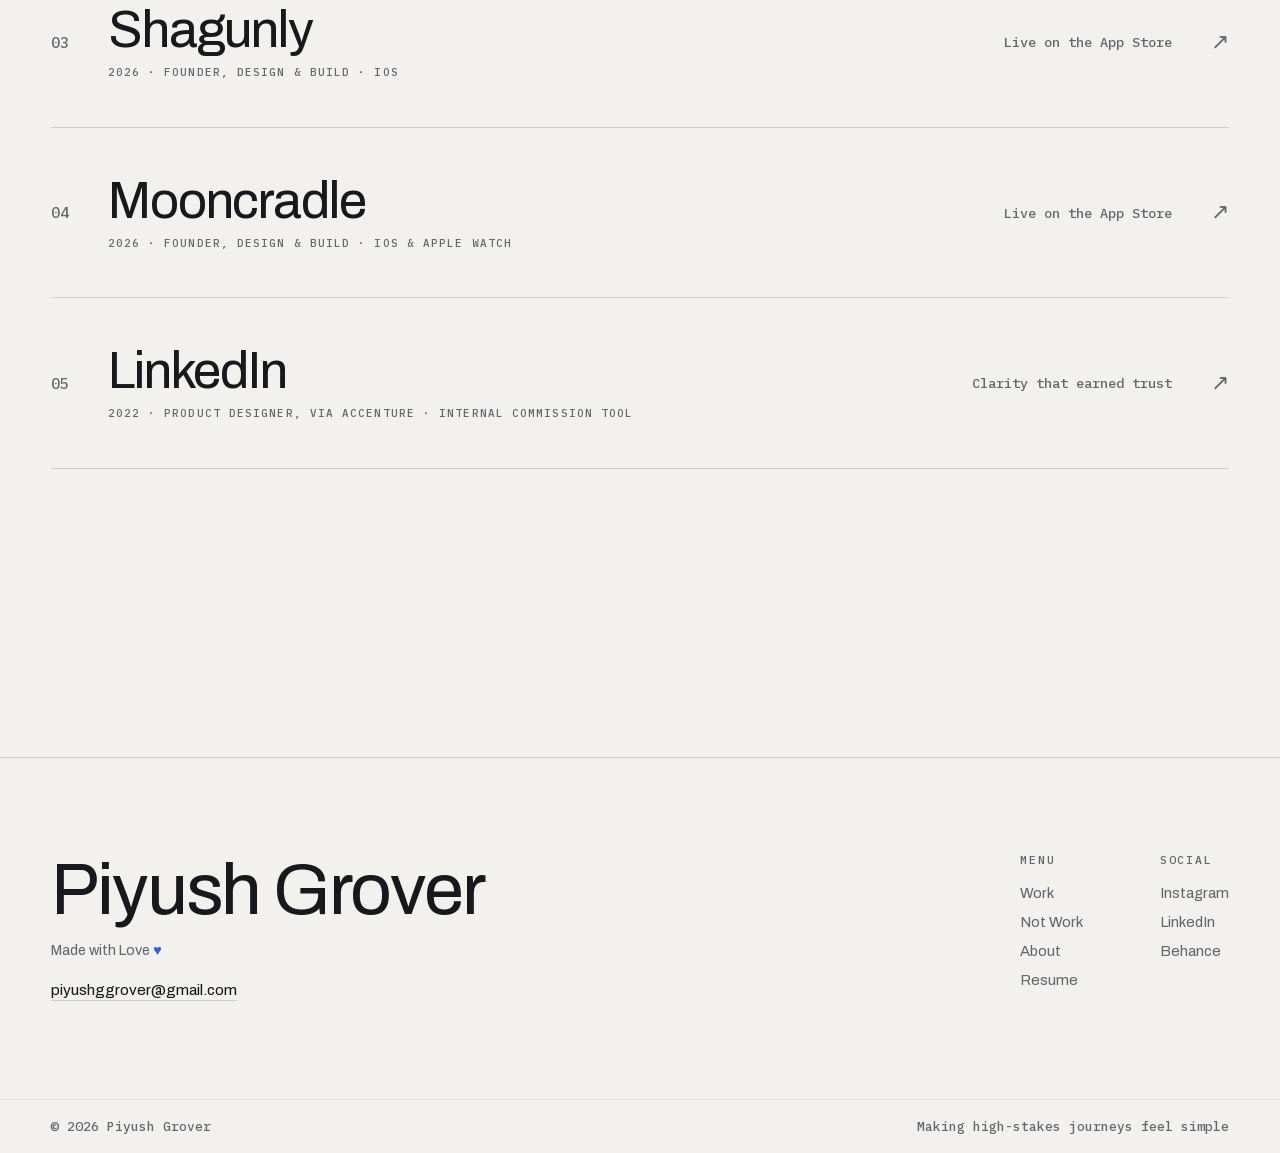
==== commit 48cf3854: "Fix button row spacing outside the home hero Button rows on About, Project X, the NBS hub and Shagun" ====
--- a/index.html
+++ b/index.html
@@ -69,7 +69,7 @@
     ]
   }
   </script>
-  <link rel="stylesheet" href="css/main.css?v=20261117">
+  <link rel="stylesheet" href="css/main.css?v=20261118">
   <script>
     (function () {
       var t; try { t = localStorage.getItem('theme'); } catch (e) {}
--- a/css/main.css
+++ b/css/main.css
@@ -337,6 +337,8 @@
 /* Two lines on anything wider than a phone; natural wrap below that. */
 .hero-title .hl { display: inline; }
 @media (min-width: 761px) { .hero-title .hl { display: block; } }
+/* Button rows outside the home hero (About, case-study heroes) wrap on phones */
+.hero-cta-row { display: flex; align-items: center; flex-wrap: wrap; gap: 0.8rem 1rem; }
 .hero .hero-cta-row { display: flex; align-items: center; gap: 1.6rem; margin-top: var(--space-3); flex-wrap: wrap; }
 @media (max-width: 760px) { .hero .scroll-hint { display: none; } }
 .hero .scroll-hint {
